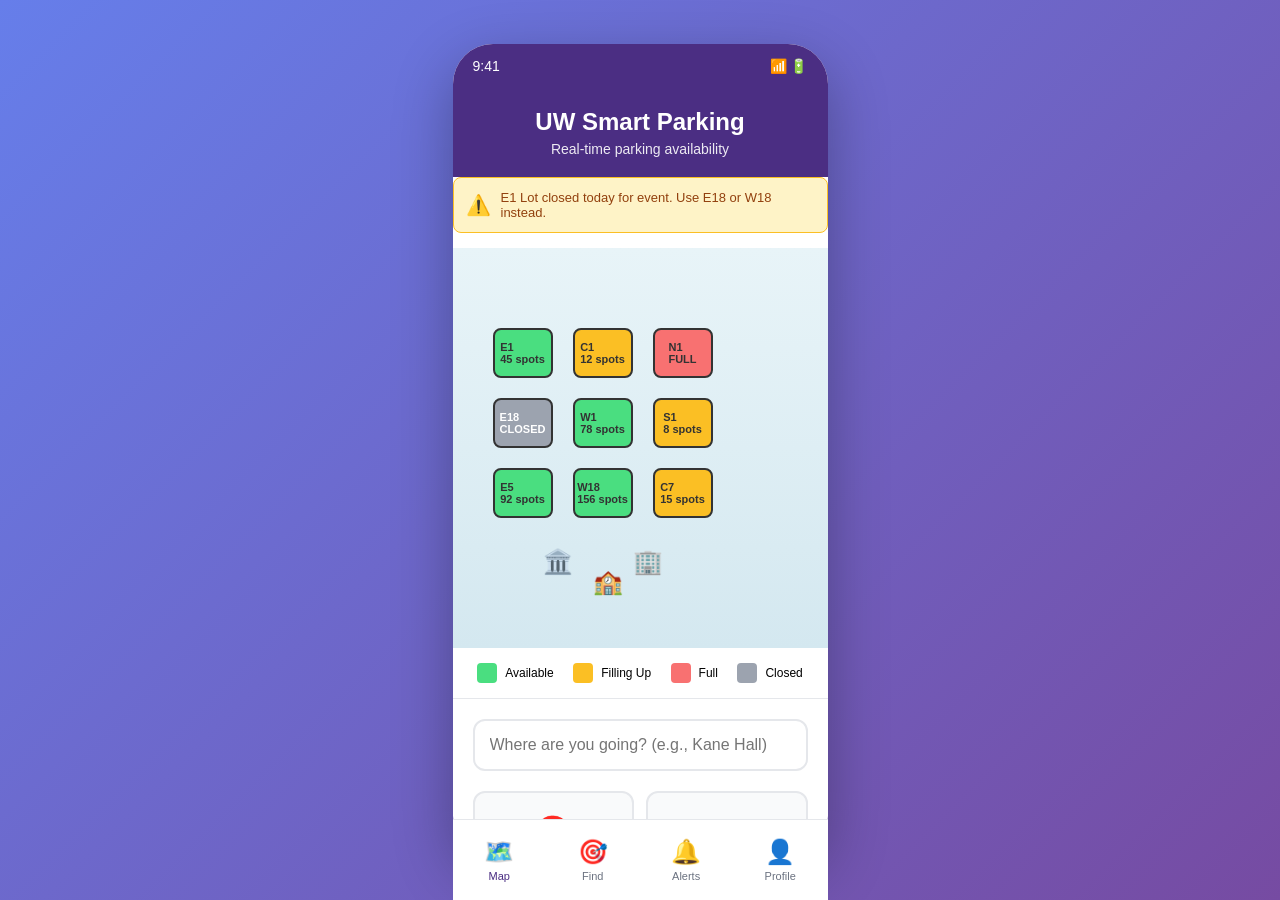
==== index.html @ effc3668 "Rename index to index.html" ====
<!DOCTYPE html>
<html lang="en">
<head>
    <meta charset="UTF-8">
    <meta name="viewport" content="width=device-width, initial-scale=1.0">
    <title>UW Smart Parking - Prototype</title>
    <style>
        * {
            margin: 0;
            padding: 0;
            box-sizing: border-box;
        }

        body {
            font-family: -apple-system, BlinkMacSystemFont, 'Segoe UI', Roboto, 'Helvetica Neue', Arial, sans-serif;
            background: linear-gradient(135deg, #667eea 0%, #764ba2 100%);
            display: flex;
            justify-content: center;
            align-items: center;
            min-height: 100vh;
            padding: 20px;
        }

        .phone-container {
            width: 375px;
            height: 812px;
            background: white;
            border-radius: 40px;
            box-shadow: 0 20px 60px rgba(0,0,0,0.3);
            overflow: hidden;
            position: relative;
        }

        .status-bar {
            height: 44px;
            background: #4b2e83;
            display: flex;
            justify-content: space-between;
            align-items: center;
            padding: 0 20px;
            color: white;
            font-size: 14px;
        }

        .screen {
            display: none;
            height: calc(100% - 44px);
            overflow-y: auto;
        }

        .screen.active {
            display: block;
        }

        .header {
            background: #4b2e83;
            color: white;
            padding: 20px;
            text-align: center;
        }

        .header h1 {
            font-size: 24px;
            margin-bottom: 5px;
        }

        .header p {
            font-size: 14px;
            opacity: 0.9;
        }

        .back-btn {
            position: absolute;
            left: 20px;
            top: 20px;
            background: rgba(255,255,255,0.2);
            border: none;
            color: white;
            padding: 8px 15px;
            border-radius: 20px;
            cursor: pointer;
            font-size: 14px;
        }

        .map-container {
            width: 100%;
            height: 400px;
            background: linear-gradient(180deg, #e8f4f8 0%, #d4e8f0 100%);
            position: relative;
            overflow: hidden;
        }

        .parking-lot {
            position: absolute;
            border: 2px solid #333;
            border-radius: 8px;
            display: flex;
            align-items: center;
            justify-content: center;
            font-size: 11px;
            font-weight: bold;
            color: #333;
            cursor: pointer;
            transition: transform 0.2s;
        }

        .parking-lot:hover {
            transform: scale(1.05);
        }

        .lot-available {
            background: #4ade80;
        }

        .lot-filling {
            background: #fbbf24;
        }

        .lot-full {
            background: #f87171;
        }

        .lot-closed {
            background: #9ca3af;
            color: white;
        }

        .legend {
            display: flex;
            justify-content: space-around;
            padding: 15px;
            background: white;
            border-bottom: 1px solid #e5e7eb;
        }

        .legend-item {
            display: flex;
            align-items: center;
            gap: 8px;
            font-size: 12px;
        }

        .legend-color {
            width: 20px;
            height: 20px;
            border-radius: 4px;
        }

        .content {
            padding: 20px;
        }

        .search-box {
            width: 100%;
            padding: 15px;
            border: 2px solid #e5e7eb;
            border-radius: 12px;
            font-size: 16px;
            margin-bottom: 20px;
        }

        .search-box:focus {
            outline: none;
            border-color: #4b2e83;
        }

        .btn {
            width: 100%;
            padding: 16px;
            border: none;
            border-radius: 12px;
            font-size: 16px;
            font-weight: 600;
            cursor: pointer;
            transition: all 0.3s;
            margin-bottom: 10px;
        }

        .btn-primary {
            background: #4b2e83;
            color: white;
        }

        .btn-primary:hover {
            background: #3a2366;
        }

        .btn-secondary {
            background: #e5e7eb;
            color: #333;
        }

        .card {
            background: white;
            border: 1px solid #e5e7eb;
            border-radius: 12px;
            padding: 16px;
            margin-bottom: 15px;
            box-shadow: 0 2px 4px rgba(0,0,0,0.05);
        }

        .card-header {
            display: flex;
            justify-content: space-between;
            align-items: center;
            margin-bottom: 12px;
        }

        .card-title {
            font-size: 18px;
            font-weight: 600;
            color: #1f2937;
        }

        .badge {
            padding: 6px 12px;
            border-radius: 20px;
            font-size: 12px;
            font-weight: 600;
        }

        .badge-success {
            background: #d1fae5;
            color: #065f46;
        }

        .badge-warning {
            background: #fef3c7;
            color: #92400e;
        }

        .badge-danger {
            background: #fee2e2;
            color: #991b1b;
        }

        .info-row {
            display: flex;
            justify-content: space-between;
            padding: 8px 0;
            border-bottom: 1px solid #f3f4f6;
        }

        .info-row:last-child {
            border-bottom: none;
        }

        .info-label {
            color: #6b7280;
            font-size: 14px;
        }

        .info-value {
            color: #1f2937;
            font-weight: 600;
            font-size: 14px;
        }

        .notification-item {
            display: flex;
            gap: 12px;
            padding: 16px;
            background: white;
            border-radius: 12px;
            margin-bottom: 12px;
            border-left: 4px solid #4b2e83;
        }

        .notification-icon {
            width: 40px;
            height: 40px;
            background: #4b2e83;
            border-radius: 50%;
            display: flex;
            align-items: center;
            justify-content: center;
            color: white;
            font-size: 20px;
            flex-shrink: 0;
        }

        .notification-content {
            flex: 1;
        }

        .notification-title {
            font-weight: 600;
            margin-bottom: 4px;
            color: #1f2937;
        }

        .notification-text {
            font-size: 14px;
            color: #6b7280;
            margin-bottom: 4px;
        }

        .notification-time {
            font-size: 12px;
            color: #9ca3af;
        }

        .nav-bar {
            position: fixed;
            bottom: 0;
            width: 375px;
            background: white;
            border-top: 1px solid #e5e7eb;
            display: flex;
            justify-content: space-around;
            padding: 10px 0;
        }

        .nav-item {
            display: flex;
            flex-direction: column;
            align-items: center;
            gap: 4px;
            cursor: pointer;
            padding: 8px 20px;
            color: #6b7280;
            transition: color 0.3s;
        }

        .nav-item.active {
            color: #4b2e83;
        }

        .nav-icon {
            font-size: 24px;
        }

        .nav-label {
            font-size: 11px;
        }

        .quick-actions {
            display: grid;
            grid-template-columns: 1fr 1fr;
            gap: 12px;
            margin-bottom: 20px;
        }

        .quick-action-btn {
            padding: 20px;
            background: #f9fafb;
            border: 2px solid #e5e7eb;
            border-radius: 12px;
            text-align: center;
            cursor: pointer;
            transition: all 0.3s;
        }

        .quick-action-btn:hover {
            background: #f3f4f6;
            border-color: #4b2e83;
        }

        .quick-action-icon {
            font-size: 32px;
            margin-bottom: 8px;
        }

        .quick-action-label {
            font-size: 14px;
            font-weight: 600;
            color: #1f2937;
        }

        .route-map {
            width: 100%;
            height: 300px;
            background: linear-gradient(135deg, #e8f4f8 0%, #d4e8f0 100%);
            border-radius: 12px;
            margin-bottom: 20px;
            display: flex;
            align-items: center;
            justify-content: center;
            position: relative;
            overflow: hidden;
        }

        .route-line {
            position: absolute;
            width: 4px;
            height: 200px;
            background: linear-gradient(180deg, #4b2e83 0%, #764ba2 50%, #4ade80 100%);
            top: 50px;
            left: 50%;
            transform: translateX(-50%);
            border-radius: 2px;
        }

        .route-marker {
            position: absolute;
            width: 30px;
            height: 30px;
            background: white;
            border: 3px solid #4b2e83;
            border-radius: 50%;
            left: 50%;
            transform: translateX(-50%);
        }

        .route-marker.start {
            top: 40px;
            background: #4b2e83;
        }

        .route-marker.end {
            bottom: 40px;
            background: #4ade80;
        }

        .steps-container {
            background: #f9fafb;
            border-radius: 12px;
            padding: 16px;
        }

        .step-item {
            display: flex;
            gap: 12px;
            padding: 12px 0;
            border-bottom: 1px solid #e5e7eb;
        }

        .step-item:last-child {
            border-bottom: none;
        }

        .step-number {
            width: 30px;
            height: 30px;
            background: #4b2e83;
            color: white;
            border-radius: 50%;
            display: flex;
            align-items: center;
            justify-content: center;
            font-weight: 600;
            flex-shrink: 0;
        }

        .step-content {
            flex: 1;
        }

        .step-text {
            font-size: 14px;
            color: #1f2937;
            margin-bottom: 2px;
        }

        .step-distance {
            font-size: 12px;
            color: #6b7280;
        }

        .permit-card {
            background: linear-gradient(135deg, #4b2e83 0%, #764ba2 100%);
            color: white;
            border-radius: 12px;
            padding: 20px;
            margin-bottom: 20px;
        }

        .permit-type {
            font-size: 12px;
            opacity: 0.9;
            margin-bottom: 4px;
        }

        .permit-name {
            font-size: 24px;
            font-weight: 700;
            margin-bottom: 16px;
        }

        .permit-info {
            display: flex;
            justify-content: space-between;
            font-size: 14px;
        }

        .settings-item {
            display: flex;
            justify-content: space-between;
            align-items: center;
            padding: 16px 0;
            border-bottom: 1px solid #e5e7eb;
        }

        .settings-item:last-child {
            border-bottom: none;
        }

        .toggle {
            width: 50px;
            height: 28px;
            background: #e5e7eb;
            border-radius: 14px;
            position: relative;
            cursor: pointer;
            transition: background 0.3s;
        }

        .toggle.active {
            background: #4ade80;
        }

        .toggle-slider {
            width: 24px;
            height: 24px;
            background: white;
            border-radius: 50%;
            position: absolute;
            top: 2px;
            left: 2px;
            transition: left 0.3s;
        }

        .toggle.active .toggle-slider {
            left: 24px;
        }

        .building-icon {
            position: absolute;
            font-size: 24px;
        }

        .alert-banner {
            background: #fef3c7;
            border: 1px solid #fbbf24;
            border-radius: 8px;
            padding: 12px;
            margin-bottom: 15px;
            display: flex;
            align-items: center;
            gap: 10px;
        }

        .alert-icon {
            font-size: 20px;
            color: #92400e;
        }

        .alert-text {
            flex: 1;
            font-size: 13px;
            color: #92400e;
        }
    </style>
</head>
<body>
    <div class="phone-container">
        <!-- Status Bar -->
        <div class="status-bar">
            <span>9:41</span>
            <span>📶 🔋</span>
        </div>

        <!-- Screen 1: Home / Map View -->
        <div class="screen active" id="home-screen">
            <div class="header">
                <h1>UW Smart Parking</h1>
                <p>Real-time parking availability</p>
            </div>

            <div class="alert-banner">
                <span class="alert-icon">⚠️</span>
                <span class="alert-text">E1 Lot closed today for event. Use E18 or W18 instead.</span>
            </div>

            <div class="map-container">
                <!-- Parking Lots on Map -->
                <div class="parking-lot lot-available" style="top: 80px; left: 40px; width: 60px; height: 50px;" onclick="showLotDetail('E1')">
                    E1<br>45 spots
                </div>
                <div class="parking-lot lot-filling" style="top: 80px; left: 120px; width: 60px; height: 50px;" onclick="showLotDetail('C1')">
                    C1<br>12 spots
                </div>
                <div class="parking-lot lot-full" style="top: 80px; left: 200px; width: 60px; height: 50px;" onclick="showLotDetail('N1')">
                    N1<br>FULL
                </div>
                <div class="parking-lot lot-closed" style="top: 150px; left: 40px; width: 60px; height: 50px;">
                    E18<br>CLOSED
                </div>
                <div class="parking-lot lot-available" style="top: 150px; left: 120px; width: 60px; height: 50px;" onclick="showLotDetail('W1')">
                    W1<br>78 spots
                </div>
                <div class="parking-lot lot-filling" style="top: 150px; left: 200px; width: 60px; height: 50px;" onclick="showLotDetail('S1')">
                    S1<br>8 spots
                </div>
                <div class="parking-lot lot-available" style="top: 220px; left: 40px; width: 60px; height: 50px;" onclick="showLotDetail('E5')">
                    E5<br>92 spots
                </div>
                <div class="parking-lot lot-available" style="top: 220px; left: 120px; width: 60px; height: 50px;" onclick="showLotDetail('W18')">
                    W18<br>156 spots
                </div>
                <div class="parking-lot lot-filling" style="top: 220px; left: 200px; width: 60px; height: 50px;" onclick="showLotDetail('C7')">
                    C7<br>15 spots
                </div>

                <!-- Campus Buildings -->
                <span class="building-icon" style="top: 300px; left: 90px;">🏛️</span>
                <span class="building-icon" style="top: 300px; left: 180px;">🏢</span>
                <span class="building-icon" style="top: 320px; left: 140px;">🏫</span>
            </div>

            <div class="legend">
                <div class="legend-item">
                    <div class="legend-color lot-available"></div>
                    <span>Available</span>
                </div>
                <div class="legend-item">
                    <div class="legend-color lot-filling"></div>
                    <span>Filling Up</span>
                </div>
                <div class="legend-item">
                    <div class="legend-color lot-full"></div>
                    <span>Full</span>
                </div>
                <div class="legend-item">
                    <div class="legend-color lot-closed"></div>
                    <span>Closed</span>
                </div>
            </div>

            <div class="content">
                <input type="text" class="search-box" placeholder="Where are you going? (e.g., Kane Hall)" onclick="showDestinationScreen()">
                
                <div class="quick-actions">
                    <div class="quick-action-btn" onclick="showRecommendation()">
                        <div class="quick-action-icon">🎯</div>
                        <div class="quick-action-label">Find Parking</div>
                    </div>
                    <div class="quick-action-btn" onclick="showNavigation()">
                        <div class="quick-action-icon">🚗</div>
                        <div class="quick-action-label">Navigate</div>
                    </div>
                    <div class="quick-action-btn" onclick="showNotifications()">
                        <div class="quick-action-icon">🔔</div>
                        <div class="quick-action-label">Alerts</div>
                    </div>
                    <div class="quick-action-btn" onclick="showProfile()">
                        <div class="quick-action-icon">👤</div>
                        <div class="quick-action-label">Profile</div>
                    </div>
                </div>
            </div>
        </div>

        <!-- Screen 2: Destination Input -->
        <div class="screen" id="destination-screen">
            <div class="header">
                <button class="back-btn" onclick="showScreen('home-screen')">← Back</button>
                <h1>Where to?</h1>
                <p>Enter your destination building</p>
            </div>
            <div class="content">
                <input type="text" class="search-box" placeholder="Search buildings..." value="Kane Hall" style="background: #f9fafb;">
                
                <div style="margin-bottom: 20px;">
                    <h3 style="margin-bottom: 15px; color: #6b7280; font-size: 14px;">RECENT DESTINATIONS</h3>
                    <div class="card" style="cursor: pointer;" onclick="showRecommendation()">
                        <div style="display: flex; align-items: center; gap: 12px;">
                            <span style="font-size: 24px;">🏛️</span>
                            <div>
                                <div style="font-weight: 600;">Kane Hall</div>
                                <div style="font-size: 12px; color: #6b7280;">Liberal Arts Quadrangle</div>
                            </div>
                        </div>
                    </div>
                    <div class="card" style="cursor: pointer;">
                        <div style="display: flex; align-items: center; gap: 12px;">
                            <span style="font-size: 24px;">🔬</span>
                            <div>
                                <div style="font-weight: 600;">Sieg Hall</div>
                                <div style="font-size: 12px; color: #6b7280;">Engineering Quad</div>
                            </div>
                        </div>
                    </div>
                    <div class="card" style="cursor: pointer;">
                        <div style="display: flex; align-items: center; gap: 12px;">
                            <span style="font-size: 24px;">📚</span>
                            <div>
                                <div style="font-weight: 600;">Allen Library</div>
                                <div style="font-size: 12px; color: #6b7280;">Central Campus</div>
                            </div>
                        </div>
                    </div>
                </div>

                <button class="btn btn-primary" onclick="showRecommendation()">Find Best Parking →</button>
            </div>
        </div>

        <!-- Screen 3: Parking Recommendation -->
        <div class="screen" id="recommendation-screen">
            <div class="header">
                <button class="back-btn" onclick="showScreen('home-screen')">← Back</button>
                <h1>Best Option</h1>
                <p>Based on your destination</p>
            </div>
            <div class="content">
                <div class="card" style="border: 2px solid #4b2e83; background: linear-gradient(135deg, #f9fafb 0%, #e8f4f8 100%);">
                    <div class="card-header">
                        <div class="card-title">W1 Parking Lot</div>
                        <span class="badge badge-success">78 spots</span>
                    </div>
                    <div class="info-row">
                        <span class="info-label">Walk to Kane Hall</span>
                        <span class="info-value">4 min (0.2 mi)</span>
                    </div>
                    <div class="info-row">
                        <span class="info-label">Permit Type</span>
                        <span class="info-value">✅ Student E</span>
                    </div>
                    <div class="info-row">
                        <span class="info-label">Accessibility</span>
                        <span class="info-value">♿ 3 ADA spots</span>
                    </div>
                    <div class="info-row">
                        <span class="info-label">Current Time</span>
                        <span class="info-value">9:47 AM</span>
                    </div>
                </div>

                <button class="btn btn-primary" onclick="showNavigation()">Start Navigation 🗺️</button>

                <h3 style="margin: 25px 0 15px 0; color: #6b7280; font-size: 14px;">OTHER OPTIONS</h3>

                <div class="card">
                    <div class="card-header">
                        <div class="card-title">E1 Parking Lot</div>
                        <span class="badge badge-success">45 spots</span>
                    </div>
                    <div class="info-row">
                        <span class="info-label">Walk to Kane Hall</span>
                        <span class="info-value">6 min (0.3 mi)</span>
                    </div>
                    <div class="info-row">
                        <span class="info-label">Permit Type</span>
                        <span class="info-value">✅ Student E</span>
                    </div>
                </div>

                <div class="card">
                    <div class="card-header">
                        <div class="card-title">W18 Parking Lot + Shuttle</div>
                        <span class="badge badge-success">156 spots</span>
                    </div>
                    <div class="info-row">
                        <span class="info-label">Total Time to Kane Hall</span>
                        <span class="info-value">12 min (shuttle + walk)</span>
                    </div>
                    <div class="info-row">
                        <span class="info-label">Next Shuttle</span>
                        <span class="info-value">🚌 3 min away</span>
                    </div>
                </div>
            </div>
        </div>

        <!-- Screen 4: Navigation -->
        <div class="screen" id="navigation-screen">
            <div class="header">
                <button class="back-btn" onclick="showScreen('recommendation-screen')">← Back</button>
                <h1>Navigation to W1</h1>
                <p>Follow directions below</p>
            </div>
            <div class="content">
                <div class="route-map">
                    <div class="route-line"></div>
                    <div class="route-marker start"></div>
                    <div class="route-marker end"></div>
                    <div style="position: absolute; top: 30px; font-size: 14px; font-weight: 600; color: #4b2e83;">Your Location</div>
                    <div style="position: absolute; bottom: 30px; font-size: 14px; font-weight: 600; color: #059669;">W1 Parking Lot</div>
                </div>

                <div class="card" style="background: #4b2e83; color: white; text-align: center;">
                    <div style="font-size: 48px; font-weight: 700; margin-bottom: 5px;">0.7 mi</div>
                    <div style="font-size: 18px; opacity: 0.9;">3 min drive</div>
                </div>

                <div class="steps-container">
                    <div class="step-item">
                        <div class="step-number">1</div>
                        <div class="step-content">
                            <div class="step-text">Head northeast on NE 45th St</div>
                            <div class="step-distance">0.2 mi</div>
                        </div>
                    </div>
                    <div class="step-item">
                        <div class="step-number">2</div>
                        <div class="step-content">
                            <div class="step-text">Turn right onto 15th Ave NE</div>
                            <div class="step-distance">0.3 mi</div>
                        </div>
                    </div>
                    <div class="step-item">
                        <div class="step-number">3</div>
                        <div class="step-content">
                            <div class="step-text">Turn left at Memorial Way NE</div>
                            <div class="step-distance">0.1 mi</div>
                        </div>
                    </div>
                    <div class="step-item">
                        <div class="step-number">4</div>
                        <div class="step-content">
                            <div class="step-text">Arrive at W1 Parking Lot (left side)</div>
                            <div class="step-distance">Destination</div>
                        </div>
                    </div>
                </div>

                <button class="btn btn-primary" style="margin-top: 15px;">Open in Google Maps 📍</button>
            </div>
        </div>

        <!-- Screen 5: Lot Detail -->
        <div class="screen" id="lot-detail-screen">
            <div class="header">
                <button class="back-btn" onclick="showScreen('home-screen')">← Back</button>
                <h1>W1 Parking Lot</h1>
                <p>West Campus</p>
            </div>
            <div class="content">
                <div class="card" style="background: linear-gradient(135deg, #4ade80 0%, #22c55e 100%); color: white;">
                    <div style="text-align: center;">
                        <div style="font-size: 64px; font-weight: 700; margin-bottom: 5px;">78</div>
                        <div style="font-size: 20px; opacity: 0.95;">spots available</div>
                        <div style="font-size: 14px; opacity: 0.85; margin-top: 8px;">Updated 2 min ago</div>
                    </div>
                </div>

                <div class="card">
                    <h3 style="margin-bottom: 15px; font-size: 16px;">Lot Information</h3>
                    <div class="info-row">
                        <span class="info-label">Total Capacity</span>
                        <span class="info-value">220 spaces</span>
                    </div>
                    <div class="info-row">
                        <span class="info-label">Current Occupancy</span>
                        <span class="info-value">64% (142/220)</span>
                    </div>
                    <div class="info-row">
                        <span class="info-label">ADA Spots Available</span>
                        <span class="info-value">♿ 3 of 8</span>
                    </div>
                    <div class="info-row">
                        <span class="info-label">EV Charging</span>
                        <span class="info-value">⚡ 2 stations</span>
                    </div>
                    <div class="info-row">
                        <span class="info-label">Shuttle Stop</span>
                        <span class="info-value">✅ Yes</span>
                    </div>
                </div>

                <div class="card">
                    <h3 style="margin-bottom: 15px; font-size: 16px;">Permitted Groups</h3>
                    <div style="display: flex; flex-wrap: wrap; gap: 8px;">
                        <span class="badge badge-success">Student E</span>
                        <span class="badge badge-success">Staff</span>
                        <span class="badge badge-success">Faculty</span>
                        <span class="badge badge-success">Visitor</span>
                    </div>
                </div>

                <div class="card">
                    <h3 style="margin-bottom: 15px; font-size: 16px;">Typical Availability</h3>
                    <div style="font-size: 13px; color: #6b7280; line-height: 1.6;">
                        <div style="margin-bottom: 8px;"><strong>8-10 AM:</strong> Usually fills up quickly</div>
                        <div style="margin-bottom: 8px;"><strong>10 AM-2 PM:</strong> Typically at capacity</div>
                        <div style="margin-bottom: 8px;"><strong>2-5 PM:</strong> Spots start opening up</div>
                        <div><strong>After 5 PM:</strong> Usually plenty of space</div>
                    </div>
                </div>

                <button class="btn btn-primary" onclick="showRecommendation()">Park Here 🅿️</button>
            </div>
        </div>

        <!-- Screen 6: Notifications -->
        <div class="screen" id="notifications-screen">
            <div class="header">
                <button class="back-btn" onclick="showScreen('home-screen')">← Back</button>
                <h1>Notifications</h1>
                <p>Stay updated on parking</p>
            </div>
            <div class="content">
                <div class="notification-item">
                    <div class="notification-icon">⚠️</div>
                    <div class="notification-content">
                        <div class="notification-title">Lot Closure Alert</div>
                        <div class="notification-text">E18 Lot will be closed today from 8 AM - 6 PM for a campus event. Use E1 or W18 as alternatives.</div>
                        <div class="notification-time">Today, 7:30 AM</div>
                    </div>
                </div>

                <div class="notification-item">
                    <div class="notification-icon">📊</div>
                    <div class="notification-content">
                        <div class="notification-title">High Demand Warning</div>
                        <div class="notification-text">Your usual lot (C1) is filling up quickly. Consider arriving early or using W1 instead.</div>
                        <div class="notification-time">Today, 9:15 AM</div>
                    </div>
                </div>

                <div class="notification-item">
                    <div class="notification-icon">🚌</div>
                    <div class="notification-content">
                        <div class="notification-title">Shuttle Update</div>
                        <div class="notification-text">W18 shuttle running on schedule. Next arrival at your stop in 5 minutes.</div>
                        <div class="notification-time">Today, 9:42 AM</div>
                    </div>
                </div>

                <div class="notification-item">
                    <div class="notification-icon">✅</div>
                    <div class="notification-content">
                        <div class="notification-title">Spots Now Available</div>
                        <div class="notification-text">E1 Lot now has 45+ spots available. Good time to head to campus!</div>
                        <div class="notification-time">Today, 8:50 AM</div>
                    </div>
                </div>

                <div class="notification-item">
                    <div class="notification-icon">🏗️</div>
                    <div class="notification-content">
                        <div class="notification-title">Construction Notice</div>
                        <div class="notification-text">S1 Lot will have reduced capacity (50 spots) next week due to maintenance work.</div>
                        <div class="notification-time">Yesterday, 4:20 PM</div>
                    </div>
                </div>

                <div class="notification-item">
                    <div class="notification-icon">🎓</div>
                    <div class="notification-content">
                        <div class="notification-title">Event Parking Info</div>
                        <div class="notification-text">Football game this Saturday. Reserve parking opens Monday at 9 AM. Campus lots will have restricted access 2-6 PM.</div>
                        <div class="notification-time">2 days ago</div>
                    </div>
                </div>
            </div>
        </div>

        <!-- Screen 7: Profile -->
        <div class="screen" id="profile-screen">
            <div class="header">
                <button class="back-btn" onclick="showScreen('home-screen')">← Back</button>
                <h1>My Profile</h1>
                <p>Parking preferences & info</p>
            </div>
            <div class="content">
                <div class="permit-card">
                    <div class="permit-type">PERMIT TYPE</div>
                    <div class="permit-name">Student E Permit</div>
                    <div class="permit-info">
                        <div>
                            <div style="opacity: 0.8; font-size: 12px; margin-bottom: 2px;">Expires</div>
                            <div style="font-weight: 600;">March 31, 2026</div>
                        </div>
                        <div>
                            <div style="opacity: 0.8; font-size: 12px; margin-bottom: 2px;">Valid In</div>
                            <div style="font-weight: 600;">E & W Lots</div>
                        </div>
                    </div>
                </div>

                <div class="card">
                    <h3 style="margin-bottom: 15px; font-size: 16px;">Saved Destinations</h3>
                    <div class="info-row">
                        <span class="info-label">📍 Primary Building</span>
                        <span class="info-value">Kane Hall</span>
                    </div>
                    <div class="info-row">
                        <span class="info-label">🅿️ Preferred Lot</span>
                        <span class="info-value">W1</span>
                    </div>
                    <div class="info-row">
                        <span class="info-label">🕐 Typical Arrival</span>
                        <span class="info-value">9:30-10:00 AM</span>
                    </div>
                </div>

                <div class="card">
                    <h3 style="margin-bottom: 15px; font-size: 16px;">Notification Settings</h3>
                    <div class="settings-item">
                        <span style="font-size: 14px;">Lot closure alerts</span>
                        <div class="toggle active" onclick="this.classList.toggle('active')">
                            <div class="toggle-slider"></div>
                        </div>
                    </div>
                    <div class="settings-item">
                        <span style="font-size: 14px;">High demand warnings</span>
                        <div class="toggle active" onclick="this.classList.toggle('active')">
                            <div class="toggle-slider"></div>
                        </div>
                    </div>
                    <div class="settings-item">
                        <span style="font-size: 14px;">Spot availability updates</span>
                        <div class="toggle active" onclick="this.classList.toggle('active')">
                            <div class="toggle-slider"></div>
                        </div>
                    </div>
                    <div class="settings-item">
                        <span style="font-size: 14px;">Event parking notices</span>
                        <div class="toggle active" onclick="this.classList.toggle('active')">
                            <div class="toggle-slider"></div>
                        </div>
                    </div>
                    <div class="settings-item">
                        <span style="font-size: 14px;">Construction updates</span>
                        <div class="toggle" onclick="this.classList.toggle('active')">
                            <div class="toggle-slider"></div>
                        </div>
                    </div>
                </div>

                <div class="card">
                    <h3 style="margin-bottom: 15px; font-size: 16px;">Accessibility</h3>
                    <div class="settings-item">
                        <span style="font-size: 14px;">Show ADA spots only</span>
                        <div class="toggle" onclick="this.classList.toggle('active')">
                            <div class="toggle-slider"></div>
                        </div>
                    </div>
                    <div class="settings-item">
                        <span style="font-size: 14px;">Prioritize covered parking</span>
                        <div class="toggle" onclick="this.classList.toggle('active')">
                            <div class="toggle-slider"></div>
                        </div>
                    </div>
                    <div class="settings-item">
                        <span style="font-size: 14px;">Include shuttle options</span>
                        <div class="toggle active" onclick="this.classList.toggle('active')">
                            <div class="toggle-slider"></div>
                        </div>
                    </div>
                </div>

                <button class="btn btn-secondary" style="margin-top: 20px;">Edit Profile</button>
                <button class="btn btn-secondary">Help & Support</button>
            </div>
        </div>

        <!-- Bottom Navigation Bar -->
        <div class="nav-bar">
            <div class="nav-item active" onclick="showScreen('home-screen')">
                <div class="nav-icon">🗺️</div>
                <div class="nav-label">Map</div>
            </div>
            <div class="nav-item" onclick="showDestinationScreen()">
                <div class="nav-icon">🎯</div>
                <div class="nav-label">Find</div>
            </div>
            <div class="nav-item" onclick="showNotifications()">
                <div class="nav-icon">🔔</div>
                <div class="nav-label">Alerts</div>
            </div>
            <div class="nav-item" onclick="showProfile()">
                <div class="nav-icon">👤</div>
                <div class="nav-label">Profile</div>
            </div>
        </div>
    </div>

    <script>
        function showScreen(screenId) {
            // Hide all screens
            document.querySelectorAll('.screen').forEach(screen => {
                screen.classList.remove('active');
            });
            
            // Show selected screen
            document.getElementById(screenId).classList.add('active');
            
            // Update nav bar
            document.querySelectorAll('.nav-item').forEach(item => {
                item.classList.remove('active');
            });
            
            // Scroll to top
            document.getElementById(screenId).scrollTop = 0;
        }

        function showDestinationScreen() {
            showScreen('destination-screen');
        }

        function showRecommendation() {
            showScreen('recommendation-screen');
        }

        function showNavigation() {
            showScreen('navigation-screen');
        }

        function showLotDetail(lotName) {
            showScreen('lot-detail-screen');
        }

        function showNotifications() {
            showScreen('notifications-screen');
        }

        function showProfile() {
            showScreen('profile-screen');
        }
    </script>
</body>
</html>
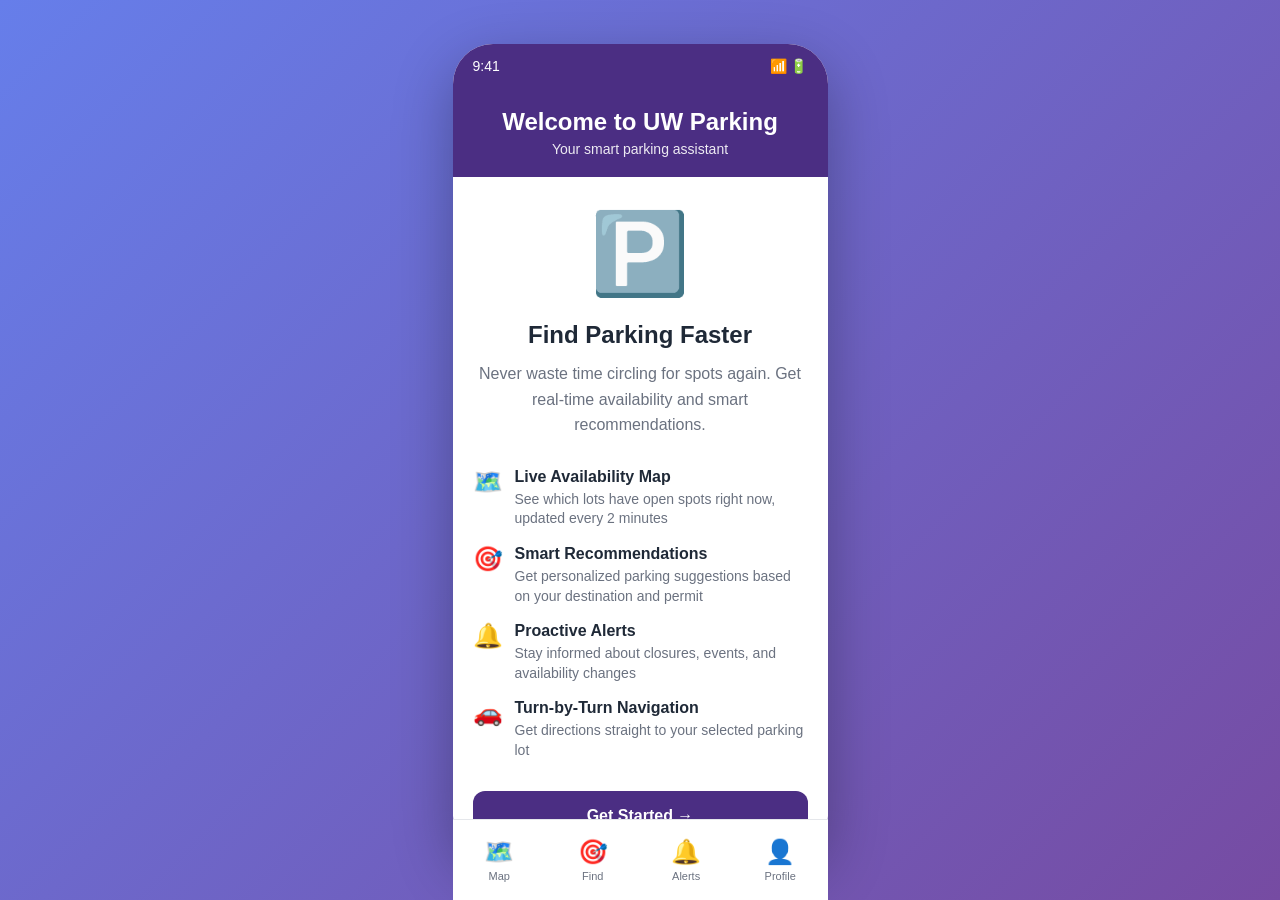
==== commit 9c77f450: "updated code" ====
--- a/index.html
+++ b/index.html
@@ -3,7 +3,7 @@
 <head>
     <meta charset="UTF-8">
     <meta name="viewport" content="width=device-width, initial-scale=1.0">
-    <title>UW Smart Parking - Prototype</title>
+    <title>UW Smart Parking - Prototype v2 (Improved)</title>
     <style>
         * {
             margin: 0;
@@ -57,6 +57,7 @@
             color: white;
             padding: 20px;
             text-align: center;
+            position: relative;
         }
 
         .header h1 {
@@ -82,6 +83,32 @@
             font-size: 14px;
         }
 
+        /* NEW: Last Updated Timestamp */
+        .last-updated {
+            background: rgba(34, 197, 94, 0.15);
+            border: 1px solid rgba(34, 197, 94, 0.3);
+            border-radius: 8px;
+            padding: 10px 15px;
+            margin: 15px 15px 0 15px;
+            display: flex;
+            align-items: center;
+            gap: 8px;
+            font-size: 13px;
+            color: #065f46;
+        }
+
+        .last-updated-icon {
+            font-size: 16px;
+        }
+
+        .last-updated-text {
+            flex: 1;
+        }
+
+        .last-updated-time {
+            font-weight: 600;
+        }
+
         .map-container {
             width: 100%;
             height: 400px;
@@ -125,25 +152,57 @@
             color: white;
         }
 
+        /* NEW: Enhanced Legend with Descriptions */
         .legend {
-            display: flex;
-            justify-content: space-around;
             padding: 15px;
             background: white;
             border-bottom: 1px solid #e5e7eb;
         }
 
+        .legend-title {
+            font-size: 12px;
+            font-weight: 600;
+            color: #6b7280;
+            margin-bottom: 10px;
+            text-transform: uppercase;
+            letter-spacing: 0.5px;
+        }
+
+        .legend-grid {
+            display: grid;
+            grid-template-columns: 1fr 1fr;
+            gap: 12px;
+        }
+
         .legend-item {
             display: flex;
-            align-items: center;
+            align-items: flex-start;
             gap: 8px;
-            font-size: 12px;
         }
 
         .legend-color {
-            width: 20px;
-            height: 20px;
+            width: 24px;
+            height: 24px;
             border-radius: 4px;
+            flex-shrink: 0;
+            margin-top: 2px;
+        }
+
+        .legend-details {
+            flex: 1;
+        }
+
+        .legend-label {
+            font-size: 13px;
+            font-weight: 600;
+            color: #1f2937;
+            margin-bottom: 2px;
+        }
+
+        .legend-description {
+            font-size: 11px;
+            color: #6b7280;
+            line-height: 1.3;
         }
 
         .content {
@@ -210,6 +269,54 @@
             font-size: 18px;
             font-weight: 600;
             color: #1f2937;
+            display: flex;
+            align-items: center;
+            gap: 8px;
+        }
+
+        /* NEW: Tooltip/Help Icon */
+        .help-icon {
+            display: inline-flex;
+            align-items: center;
+            justify-content: center;
+            width: 20px;
+            height: 20px;
+            background: #e5e7eb;
+            border-radius: 50%;
+            font-size: 12px;
+            cursor: help;
+            position: relative;
+            color: #6b7280;
+        }
+
+        .help-icon:hover .tooltip {
+            display: block;
+        }
+
+        .tooltip {
+            display: none;
+            position: absolute;
+            bottom: 25px;
+            left: 50%;
+            transform: translateX(-50%);
+            background: #1f2937;
+            color: white;
+            padding: 8px 12px;
+            border-radius: 6px;
+            font-size: 12px;
+            white-space: nowrap;
+            z-index: 1000;
+            box-shadow: 0 4px 6px rgba(0,0,0,0.2);
+        }
+
+        .tooltip::after {
+            content: '';
+            position: absolute;
+            top: 100%;
+            left: 50%;
+            transform: translateX(-50%);
+            border: 5px solid transparent;
+            border-top-color: #1f2937;
         }
 
         .badge {
@@ -217,6 +324,9 @@
             border-radius: 20px;
             font-size: 12px;
             font-weight: 600;
+            display: flex;
+            align-items: center;
+            gap: 4px;
         }
 
         .badge-success {
@@ -237,6 +347,7 @@
         .info-row {
             display: flex;
             justify-content: space-between;
+            align-items: center;
             padding: 8px 0;
             border-bottom: 1px solid #f3f4f6;
         }
@@ -248,12 +359,128 @@
         .info-label {
             color: #6b7280;
             font-size: 14px;
+            display: flex;
+            align-items: center;
+            gap: 6px;
         }
 
         .info-value {
             color: #1f2937;
             font-weight: 600;
             font-size: 14px;
+        }
+
+        /* NEW: Confirmation Modal */
+        .modal-overlay {
+            display: none;
+            position: fixed;
+            top: 0;
+            left: 0;
+            right: 0;
+            bottom: 0;
+            background: rgba(0,0,0,0.5);
+            z-index: 1000;
+            align-items: center;
+            justify-content: center;
+        }
+
+        .modal-overlay.active {
+            display: flex;
+        }
+
+        .modal {
+            background: white;
+            border-radius: 16px;
+            padding: 24px;
+            width: 320px;
+            max-width: 90%;
+            box-shadow: 0 20px 25px rgba(0,0,0,0.3);
+        }
+
+        .modal-title {
+            font-size: 20px;
+            font-weight: 700;
+            color: #1f2937;
+            margin-bottom: 12px;
+        }
+
+        .modal-content {
+            font-size: 14px;
+            color: #6b7280;
+            line-height: 1.5;
+            margin-bottom: 20px;
+        }
+
+        .modal-actions {
+            display: flex;
+            gap: 10px;
+        }
+
+        .modal-btn {
+            flex: 1;
+            padding: 12px;
+            border: none;
+            border-radius: 8px;
+            font-size: 14px;
+            font-weight: 600;
+            cursor: pointer;
+        }
+
+        .modal-btn-cancel {
+            background: #f3f4f6;
+            color: #1f2937;
+        }
+
+        .modal-btn-confirm {
+            background: #4b2e83;
+            color: white;
+        }
+
+        /* NEW: Error State UI */
+        .error-banner {
+            background: #fee2e2;
+            border: 1px solid #f87171;
+            border-radius: 8px;
+            padding: 12px;
+            margin-bottom: 15px;
+            display: flex;
+            align-items: flex-start;
+            gap: 10px;
+        }
+
+        .error-icon {
+            font-size: 20px;
+            color: #991b1b;
+            flex-shrink: 0;
+        }
+
+        .error-content {
+            flex: 1;
+        }
+
+        .error-title {
+            font-weight: 600;
+            color: #991b1b;
+            margin-bottom: 4px;
+            font-size: 14px;
+        }
+
+        .error-text {
+            font-size: 13px;
+            color: #991b1b;
+            margin-bottom: 8px;
+        }
+
+        .error-action {
+            display: inline-block;
+            background: #991b1b;
+            color: white;
+            padding: 6px 12px;
+            border-radius: 6px;
+            font-size: 12px;
+            font-weight: 600;
+            cursor: pointer;
+            border: none;
         }
 
         .notification-item {
@@ -534,7 +761,7 @@
             border: 1px solid #fbbf24;
             border-radius: 8px;
             padding: 12px;
-            margin-bottom: 15px;
+            margin: 0 15px 15px 15px;
             display: flex;
             align-items: center;
             gap: 10px;
@@ -549,6 +776,134 @@
             flex: 1;
             font-size: 13px;
             color: #92400e;
+        }
+
+        /* NEW: Onboarding/Help Screen */
+        .onboarding-screen {
+            padding: 30px 20px;
+            text-align: center;
+        }
+
+        .onboarding-icon {
+            font-size: 80px;
+            margin-bottom: 20px;
+        }
+
+        .onboarding-title {
+            font-size: 24px;
+            font-weight: 700;
+            color: #1f2937;
+            margin-bottom: 12px;
+        }
+
+        .onboarding-text {
+            font-size: 16px;
+            color: #6b7280;
+            line-height: 1.6;
+            margin-bottom: 30px;
+        }
+
+        .feature-list {
+            text-align: left;
+            margin-bottom: 30px;
+        }
+
+        .feature-item {
+            display: flex;
+            align-items: flex-start;
+            gap: 12px;
+            margin-bottom: 16px;
+        }
+
+        .feature-icon {
+            font-size: 24px;
+            flex-shrink: 0;
+        }
+
+        .feature-content {
+            flex: 1;
+        }
+
+        .feature-title {
+            font-weight: 600;
+            color: #1f2937;
+            margin-bottom: 4px;
+        }
+
+        .feature-description {
+            font-size: 14px;
+            color: #6b7280;
+            line-height: 1.4;
+        }
+
+        .faq-section {
+            margin-top: 30px;
+        }
+
+        .faq-title {
+            font-size: 18px;
+            font-weight: 700;
+            color: #1f2937;
+            margin-bottom: 15px;
+            text-align: left;
+        }
+
+        .faq-item {
+            background: #f9fafb;
+            border-radius: 8px;
+            padding: 16px;
+            margin-bottom: 12px;
+            text-align: left;
+        }
+
+        .faq-question {
+            font-weight: 600;
+            color: #1f2937;
+            margin-bottom: 8px;
+            font-size: 14px;
+        }
+
+        .faq-answer {
+            font-size: 13px;
+            color: #6b7280;
+            line-height: 1.5;
+        }
+
+        /* NEW: Lot Type Tags */
+        .lot-type-tag {
+            display: inline-block;
+            padding: 4px 10px;
+            background: #e5e7eb;
+            border-radius: 12px;
+            font-size: 11px;
+            font-weight: 600;
+            color: #4b5563;
+            margin-right: 6px;
+            margin-bottom: 6px;
+        }
+
+        .lot-type-tag.central {
+            background: #dbeafe;
+            color: #1e40af;
+        }
+
+        .lot-type-tag.peripheral {
+            background: #fce7f3;
+            color: #9f1239;
+        }
+
+        /* Improved settings visibility */
+        .settings-section {
+            margin-bottom: 25px;
+        }
+
+        .settings-section-title {
+            font-size: 14px;
+            font-weight: 700;
+            color: #1f2937;
+            margin-bottom: 12px;
+            text-transform: uppercase;
+            letter-spacing: 0.5px;
         }
     </style>
 </head>
@@ -560,45 +915,193 @@
             <span>📶 🔋</span>
         </div>
 
-        <!-- Screen 1: Home / Map View -->
-        <div class="screen active" id="home-screen">
+        <!-- NEW: Onboarding/Welcome Screen -->
+        <div class="screen" id="onboarding-screen">
+            <div class="header">
+                <h1>Welcome to UW Parking</h1>
+                <p>Your smart parking assistant</p>
+            </div>
+            <div class="onboarding-screen">
+                <div class="onboarding-icon">🅿️</div>
+                <div class="onboarding-title">Find Parking Faster</div>
+                <div class="onboarding-text">
+                    Never waste time circling for spots again. Get real-time availability and smart recommendations.
+                </div>
+
+                <div class="feature-list">
+                    <div class="feature-item">
+                        <div class="feature-icon">🗺️</div>
+                        <div class="feature-content">
+                            <div class="feature-title">Live Availability Map</div>
+                            <div class="feature-description">See which lots have open spots right now, updated every 2 minutes</div>
+                        </div>
+                    </div>
+                    <div class="feature-item">
+                        <div class="feature-icon">🎯</div>
+                        <div class="feature-content">
+                            <div class="feature-title">Smart Recommendations</div>
+                            <div class="feature-description">Get personalized parking suggestions based on your destination and permit</div>
+                        </div>
+                    </div>
+                    <div class="feature-item">
+                        <div class="feature-icon">🔔</div>
+                        <div class="feature-content">
+                            <div class="feature-title">Proactive Alerts</div>
+                            <div class="feature-description">Stay informed about closures, events, and availability changes</div>
+                        </div>
+                    </div>
+                    <div class="feature-item">
+                        <div class="feature-icon">🚗</div>
+                        <div class="feature-content">
+                            <div class="feature-title">Turn-by-Turn Navigation</div>
+                            <div class="feature-description">Get directions straight to your selected parking lot</div>
+                        </div>
+                    </div>
+                </div>
+
+                <button class="btn btn-primary" onclick="showScreen('home-screen')">Get Started →</button>
+                <button class="btn btn-secondary" onclick="showScreen('help-screen')">View Help & FAQs</button>
+            </div>
+        </div>
+
+        <!-- NEW: Help & FAQ Screen -->
+        <div class="screen" id="help-screen">
+            <div class="header">
+                <button class="back-btn" onclick="showScreen('onboarding-screen')">← Back</button>
+                <h1>Help & FAQs</h1>
+                <p>Everything you need to know</p>
+            </div>
+            <div class="content">
+                <div class="faq-section">
+                    <div class="faq-title">Understanding the Map</div>
+                    
+                    <div class="faq-item">
+                        <div class="faq-question">What do the colors mean?</div>
+                        <div class="faq-answer">
+                            <strong>Green:</strong> Plenty of spots available (20+ spaces)<br>
+                            <strong>Yellow:</strong> Filling up fast (5-19 spaces)<br>
+                            <strong>Red:</strong> Full or nearly full (0-4 spaces)<br>
+                            <strong>Gray:</strong> Closed for events or maintenance
+                        </div>
+                    </div>
+
+                    <div class="faq-item">
+                        <div class="faq-question">What's the difference between Central and Peripheral lots?</div>
+                        <div class="faq-answer">
+                            <strong>Central Lots:</strong> Located near core academic buildings, shorter walk times, fill up quickly (E1, C1, N1, S1)<br><br>
+                            <strong>Peripheral Lots:</strong> Located on campus edges, often have more availability, shuttle service available (W18, E5)
+                        </div>
+                    </div>
+
+                    <div class="faq-item">
+                        <div class="faq-question">How often is the data updated?</div>
+                        <div class="faq-answer">
+                            Parking availability is updated every 2 minutes using sensors at lot entrances. Look for the "Last Updated" timestamp on the map screen.
+                        </div>
+                    </div>
+                </div>
+
+                <div class="faq-section">
+                    <div class="faq-title">About Permits & Parking</div>
+                    
+                    <div class="faq-item">
+                        <div class="faq-question">What is a Student E Permit?</div>
+                        <div class="faq-answer">
+                            Student E permits allow parking in E-designated and W-designated lots. Valid Monday-Friday, 7 AM - 5 PM. Can be purchased quarterly from UW Transportation Services.
+                        </div>
+                    </div>
+
+                    <div class="faq-item">
+                        <div class="faq-question">What does ADA mean?</div>
+                        <div class="faq-answer">
+                            ADA stands for Americans with Disabilities Act. ADA spots are accessible parking spaces reserved for people with disability permits. They're wider and located close to entrances.
+                        </div>
+                    </div>
+
+                    <div class="faq-item">
+                        <div class="faq-question">What is EV Charging?</div>
+                        <div class="faq-answer">
+                            EV (Electric Vehicle) charging stations allow you to charge your electric or hybrid car while parked. Some lots have Level 2 chargers available on a first-come, first-served basis.
+                        </div>
+                    </div>
+                </div>
+
+                <div class="faq-section">
+                    <div class="faq-title">Using the App</div>
+                    
+                    <div class="faq-item">
+                        <div class="faq-question">How do I find parking for my class?</div>
+                        <div class="faq-answer">
+                            Tap "Find Parking" on the home screen, enter your building name (e.g., Kane Hall), and we'll recommend the best available lots based on walking distance and your permit type.
+                        </div>
+                    </div>
+
+                    <div class="faq-item">
+                        <div class="faq-question">What if my usual lot is full?</div>
+                        <div class="faq-answer">
+                            The app will suggest alternative nearby lots automatically. You can also check the map to see all available options with color-coded availability.
+                        </div>
+                    </div>
+
+                    <div class="faq-item">
+                        <div class="faq-question">Can I get alerts about my favorite lot?</div>
+                        <div class="faq-answer">
+                            Yes! Go to Profile → Notification Settings and enable "High demand warnings" and "Spot availability updates" to get notified about your preferred lots.
+                        </div>
+                    </div>
+                </div>
+
+                <button class="btn btn-primary" onclick="showScreen('home-screen')">Start Using App →</button>
+            </div>
+        </div>
+
+        <!-- Screen 1: Home / Map View (IMPROVED) -->
+        <div class="screen" id="home-screen">
             <div class="header">
                 <h1>UW Smart Parking</h1>
                 <p>Real-time parking availability</p>
             </div>
 
+            <!-- NEW: Last Updated Timestamp -->
+            <div class="last-updated">
+                <span class="last-updated-icon">🔄</span>
+                <span class="last-updated-text">
+                    Last updated: <span class="last-updated-time">2 min ago (9:45 AM)</span>
+                </span>
+            </div>
+
             <div class="alert-banner">
                 <span class="alert-icon">⚠️</span>
-                <span class="alert-text">E1 Lot closed today for event. Use E18 or W18 instead.</span>
+                <span class="alert-text">E18 Lot closed today for event. Use E1 or W18 instead.</span>
             </div>
 
             <div class="map-container">
-                <!-- Parking Lots on Map -->
-                <div class="parking-lot lot-available" style="top: 80px; left: 40px; width: 60px; height: 50px;" onclick="showLotDetail('E1')">
+                <!-- Parking Lots on Map with lot type indicators -->
+                <div class="parking-lot lot-available" style="top: 80px; left: 40px; width: 60px; height: 50px;" onclick="showLotConfirmation('E1', 'Central')">
                     E1<br>45 spots
                 </div>
-                <div class="parking-lot lot-filling" style="top: 80px; left: 120px; width: 60px; height: 50px;" onclick="showLotDetail('C1')">
+                <div class="parking-lot lot-filling" style="top: 80px; left: 120px; width: 60px; height: 50px;" onclick="showLotConfirmation('C1', 'Central')">
                     C1<br>12 spots
                 </div>
-                <div class="parking-lot lot-full" style="top: 80px; left: 200px; width: 60px; height: 50px;" onclick="showLotDetail('N1')">
+                <div class="parking-lot lot-full" style="top: 80px; left: 200px; width: 60px; height: 50px;" onclick="showErrorDemo()">
                     N1<br>FULL
                 </div>
                 <div class="parking-lot lot-closed" style="top: 150px; left: 40px; width: 60px; height: 50px;">
                     E18<br>CLOSED
                 </div>
-                <div class="parking-lot lot-available" style="top: 150px; left: 120px; width: 60px; height: 50px;" onclick="showLotDetail('W1')">
+                <div class="parking-lot lot-available" style="top: 150px; left: 120px; width: 60px; height: 50px;" onclick="showLotConfirmation('W1', 'Central')">
                     W1<br>78 spots
                 </div>
-                <div class="parking-lot lot-filling" style="top: 150px; left: 200px; width: 60px; height: 50px;" onclick="showLotDetail('S1')">
+                <div class="parking-lot lot-filling" style="top: 150px; left: 200px; width: 60px; height: 50px;" onclick="showLotConfirmation('S1', 'Central')">
                     S1<br>8 spots
                 </div>
-                <div class="parking-lot lot-available" style="top: 220px; left: 40px; width: 60px; height: 50px;" onclick="showLotDetail('E5')">
+                <div class="parking-lot lot-available" style="top: 220px; left: 40px; width: 60px; height: 50px;" onclick="showLotConfirmation('E5', 'Peripheral')">
                     E5<br>92 spots
                 </div>
-                <div class="parking-lot lot-available" style="top: 220px; left: 120px; width: 60px; height: 50px;" onclick="showLotDetail('W18')">
+                <div class="parking-lot lot-available" style="top: 220px; left: 120px; width: 60px; height: 50px;" onclick="showLotConfirmation('W18', 'Peripheral')">
                     W18<br>156 spots
                 </div>
-                <div class="parking-lot lot-filling" style="top: 220px; left: 200px; width: 60px; height: 50px;" onclick="showLotDetail('C7')">
+                <div class="parking-lot lot-filling" style="top: 220px; left: 200px; width: 60px; height: 50px;" onclick="showLotConfirmation('C7', 'Central')">
                     C7<br>15 spots
                 </div>
 
@@ -608,22 +1111,38 @@
                 <span class="building-icon" style="top: 320px; left: 140px;">🏫</span>
             </div>
 
+            <!-- NEW: Enhanced Legend with Descriptions -->
             <div class="legend">
-                <div class="legend-item">
-                    <div class="legend-color lot-available"></div>
-                    <span>Available</span>
-                </div>
-                <div class="legend-item">
-                    <div class="legend-color lot-filling"></div>
-                    <span>Filling Up</span>
-                </div>
-                <div class="legend-item">
-                    <div class="legend-color lot-full"></div>
-                    <span>Full</span>
-                </div>
-                <div class="legend-item">
-                    <div class="legend-color lot-closed"></div>
-                    <span>Closed</span>
+                <div class="legend-title">Map Legend</div>
+                <div class="legend-grid">
+                    <div class="legend-item">
+                        <div class="legend-color lot-available"></div>
+                        <div class="legend-details">
+                            <div class="legend-label">Available</div>
+                            <div class="legend-description">20+ open spots</div>
+                        </div>
+                    </div>
+                    <div class="legend-item">
+                        <div class="legend-color lot-filling"></div>
+                        <div class="legend-details">
+                            <div class="legend-label">Filling Up</div>
+                            <div class="legend-description">5-19 spots left</div>
+                        </div>
+                    </div>
+                    <div class="legend-item">
+                        <div class="legend-color lot-full"></div>
+                        <div class="legend-details">
+                            <div class="legend-label">Full</div>
+                            <div class="legend-description">0-4 spots remaining</div>
+                        </div>
+                    </div>
+                    <div class="legend-item">
+                        <div class="legend-color lot-closed"></div>
+                        <div class="legend-details">
+                            <div class="legend-label">Closed</div>
+                            <div class="legend-description">Unavailable today</div>
+                        </div>
+                    </div>
                 </div>
             </div>
 
@@ -643,10 +1162,26 @@
                         <div class="quick-action-icon">🔔</div>
                         <div class="quick-action-label">Alerts</div>
                     </div>
-                    <div class="quick-action-btn" onclick="showProfile()">
-                        <div class="quick-action-icon">👤</div>
-                        <div class="quick-action-label">Profile</div>
-                    </div>
+                    <div class="quick-action-btn" onclick="showScreen('help-screen')">
+                        <div class="quick-action-icon">❓</div>
+                        <div class="quick-action-label">Help</div>
+                    </div>
+                </div>
+            </div>
+        </div>
+
+        <!-- NEW: Confirmation Modal -->
+        <div class="modal-overlay" id="confirmation-modal">
+            <div class="modal">
+                <div class="modal-title">Navigate to <span id="modal-lot-name"></span>?</div>
+                <div class="modal-content">
+                    This is a <strong><span id="modal-lot-type"></span> Lot</strong>. It currently has spots available and is valid for your Student E Permit.
+                    <br><br>
+                    Start navigation to this lot?
+                </div>
+                <div class="modal-actions">
+                    <button class="modal-btn modal-btn-cancel" onclick="closeModal()">Cancel</button>
+                    <button class="modal-btn modal-btn-confirm" onclick="confirmNavigation()">Yes, Navigate</button>
                 </div>
             </div>
         </div>
@@ -696,7 +1231,7 @@
             </div>
         </div>
 
-        <!-- Screen 3: Parking Recommendation -->
+        <!-- Screen 3: Parking Recommendation (IMPROVED with tooltips) -->
         <div class="screen" id="recommendation-screen">
             <div class="header">
                 <button class="back-btn" onclick="showScreen('home-screen')">← Back</button>
@@ -706,7 +1241,10 @@
             <div class="content">
                 <div class="card" style="border: 2px solid #4b2e83; background: linear-gradient(135deg, #f9fafb 0%, #e8f4f8 100%);">
                     <div class="card-header">
-                        <div class="card-title">W1 Parking Lot</div>
+                        <div class="card-title">
+                            W1 Parking Lot
+                            <span class="lot-type-tag central">Central</span>
+                        </div>
                         <span class="badge badge-success">78 spots</span>
                     </div>
                     <div class="info-row">
@@ -714,41 +1252,60 @@
                         <span class="info-value">4 min (0.2 mi)</span>
                     </div>
                     <div class="info-row">
+                        <span class="info-label">
+                            Permit Type
+                            <span class="help-icon">?
+                                <span class="tooltip">Student E permits are valid in E and W designated lots</span>
+                            </span>
+                        </span>
+                        <span class="info-value">✅ Student E</span>
+                    </div>
+                    <div class="info-row">
+                        <span class="info-label">
+                            Accessibility
+                            <span class="help-icon">?
+                                <span class="tooltip">ADA spots are wider accessible spaces near entrances</span>
+                            </span>
+                        </span>
+                        <span class="info-value">♿ 3 ADA spots</span>
+                    </div>
+                    <div class="info-row">
+                        <span class="info-label">Current Time</span>
+                        <span class="info-value">9:47 AM</span>
+                    </div>
+                </div>
+
+                <button class="btn btn-primary" onclick="showLotConfirmation('W1', 'Central')">Start Navigation 🗺️</button>
+
+                <h3 style="margin: 25px 0 15px 0; color: #6b7280; font-size: 14px;">OTHER OPTIONS</h3>
+
+                <div class="card">
+                    <div class="card-header">
+                        <div class="card-title">
+                            E1 Parking Lot
+                            <span class="lot-type-tag central">Central</span>
+                        </div>
+                        <span class="badge badge-success">45 spots</span>
+                    </div>
+                    <div class="info-row">
+                        <span class="info-label">Walk to Kane Hall</span>
+                        <span class="info-value">6 min (0.3 mi)</span>
+                    </div>
+                    <div class="info-row">
                         <span class="info-label">Permit Type</span>
                         <span class="info-value">✅ Student E</span>
                     </div>
-                    <div class="info-row">
-                        <span class="info-label">Accessibility</span>
-                        <span class="info-value">♿ 3 ADA spots</span>
-                    </div>
-                    <div class="info-row">
-                        <span class="info-label">Current Time</span>
-                        <span class="info-value">9:47 AM</span>
-                    </div>
-                </div>
-
-                <button class="btn btn-primary" onclick="showNavigation()">Start Navigation 🗺️</button>
-
-                <h3 style="margin: 25px 0 15px 0; color: #6b7280; font-size: 14px;">OTHER OPTIONS</h3>
+                </div>
 
                 <div class="card">
                     <div class="card-header">
-                        <div class="card-title">E1 Parking Lot</div>
-                        <span class="badge badge-success">45 spots</span>
-                    </div>
-                    <div class="info-row">
-                        <span class="info-label">Walk to Kane Hall</span>
-                        <span class="info-value">6 min (0.3 mi)</span>
-                    </div>
-                    <div class="info-row">
-                        <span class="info-label">Permit Type</span>
-                        <span class="info-value">✅ Student E</span>
-                    </div>
-                </div>
-
-                <div class="card">
-                    <div class="card-header">
-                        <div class="card-title">W18 Parking Lot + Shuttle</div>
+                        <div class="card-title">
+                            W18 Parking Lot + Shuttle
+                            <span class="lot-type-tag peripheral">Peripheral</span>
+                            <span class="help-icon">?
+                                <span class="tooltip">Peripheral lots are on campus edges with shuttle service</span>
+                            </span>
+                        </div>
                         <span class="badge badge-success">156 spots</span>
                     </div>
                     <div class="info-row">
@@ -819,12 +1376,12 @@
             </div>
         </div>
 
-        <!-- Screen 5: Lot Detail -->
+        <!-- Screen 5: Lot Detail (IMPROVED with more tooltips) -->
         <div class="screen" id="lot-detail-screen">
             <div class="header">
                 <button class="back-btn" onclick="showScreen('home-screen')">← Back</button>
                 <h1>W1 Parking Lot</h1>
-                <p>West Campus</p>
+                <p>West Campus - Central</p>
             </div>
             <div class="content">
                 <div class="card" style="background: linear-gradient(135deg, #4ade80 0%, #22c55e 100%); color: white;">
@@ -846,11 +1403,21 @@
                         <span class="info-value">64% (142/220)</span>
                     </div>
                     <div class="info-row">
-                        <span class="info-label">ADA Spots Available</span>
+                        <span class="info-label">
+                            ADA Spots Available
+                            <span class="help-icon">?
+                                <span class="tooltip">ADA = Americans with Disabilities Act accessible spaces</span>
+                            </span>
+                        </span>
                         <span class="info-value">♿ 3 of 8</span>
                     </div>
                     <div class="info-row">
-                        <span class="info-label">EV Charging</span>
+                        <span class="info-label">
+                            EV Charging
+                            <span class="help-icon">?
+                                <span class="tooltip">EV = Electric Vehicle charging stations (Level 2)</span>
+                            </span>
+                        </span>
                         <span class="info-value">⚡ 2 stations</span>
                     </div>
                     <div class="info-row">
@@ -879,7 +1446,69 @@
                     </div>
                 </div>
 
-                <button class="btn btn-primary" onclick="showRecommendation()">Park Here 🅿️</button>
+                <button class="btn btn-primary" onclick="showLotConfirmation('W1', 'Central')">Navigate Here 🅿️</button>
+            </div>
+        </div>
+
+        <!-- NEW: Error State Demo Screen -->
+        <div class="screen" id="error-screen">
+            <div class="header">
+                <button class="back-btn" onclick="showScreen('home-screen')">← Back</button>
+                <h1>Parking Update</h1>
+                <p>Real-time information</p>
+            </div>
+            <div class="content">
+                <!-- NEW: Error Banner with Alternative Suggestions -->
+                <div class="error-banner">
+                    <div class="error-icon">⚠️</div>
+                    <div class="error-content">
+                        <div class="error-title">N1 Lot Just Filled Up</div>
+                        <div class="error-text">
+                            This lot became full while you were navigating. Don't worry—we found nearby alternatives for you!
+                        </div>
+                        <button class="error-action" onclick="showRecommendation()">View Alternatives</button>
+                    </div>
+                </div>
+
+                <h3 style="margin: 20px 0 15px 0; color: #1f2937; font-size: 16px; font-weight: 600;">Available Nearby Lots</h3>
+
+                <div class="card">
+                    <div class="card-header">
+                        <div class="card-title">
+                            C1 Parking Lot
+                            <span class="lot-type-tag central">Central</span>
+                        </div>
+                        <span class="badge badge-warning">12 spots</span>
+                    </div>
+                    <div class="info-row">
+                        <span class="info-label">Distance from N1</span>
+                        <span class="info-value">2 min walk</span>
+                    </div>
+                    <div class="info-row">
+                        <span class="info-label">Permit Type</span>
+                        <span class="info-value">✅ Your permit works</span>
+                    </div>
+                </div>
+
+                <div class="card">
+                    <div class="card-header">
+                        <div class="card-title">
+                            E1 Parking Lot
+                            <span class="lot-type-tag central">Central</span>
+                        </div>
+                        <span class="badge badge-success">45 spots</span>
+                    </div>
+                    <div class="info-row">
+                        <span class="info-label">Distance from N1</span>
+                        <span class="info-value">4 min walk</span>
+                    </div>
+                    <div class="info-row">
+                        <span class="info-label">Permit Type</span>
+                        <span class="info-value">✅ Your permit works</span>
+                    </div>
+                </div>
+
+                <button class="btn btn-primary" onclick="showScreen('home-screen')">Return to Map</button>
             </div>
         </div>
 
@@ -947,7 +1576,7 @@
             </div>
         </div>
 
-        <!-- Screen 7: Profile -->
+        <!-- Screen 7: Profile (IMPROVED with better organization) -->
         <div class="screen" id="profile-screen">
             <div class="header">
                 <button class="back-btn" onclick="showScreen('home-screen')">← Back</button>
@@ -986,70 +1615,81 @@
                     </div>
                 </div>
 
-                <div class="card">
-                    <h3 style="margin-bottom: 15px; font-size: 16px;">Notification Settings</h3>
-                    <div class="settings-item">
-                        <span style="font-size: 14px;">Lot closure alerts</span>
-                        <div class="toggle active" onclick="this.classList.toggle('active')">
-                            <div class="toggle-slider"></div>
-                        </div>
-                    </div>
-                    <div class="settings-item">
-                        <span style="font-size: 14px;">High demand warnings</span>
-                        <div class="toggle active" onclick="this.classList.toggle('active')">
-                            <div class="toggle-slider"></div>
-                        </div>
-                    </div>
-                    <div class="settings-item">
-                        <span style="font-size: 14px;">Spot availability updates</span>
-                        <div class="toggle active" onclick="this.classList.toggle('active')">
-                            <div class="toggle-slider"></div>
-                        </div>
-                    </div>
-                    <div class="settings-item">
-                        <span style="font-size: 14px;">Event parking notices</span>
-                        <div class="toggle active" onclick="this.classList.toggle('active')">
-                            <div class="toggle-slider"></div>
-                        </div>
-                    </div>
-                    <div class="settings-item">
-                        <span style="font-size: 14px;">Construction updates</span>
-                        <div class="toggle" onclick="this.classList.toggle('active')">
-                            <div class="toggle-slider"></div>
-                        </div>
-                    </div>
-                </div>
-
-                <div class="card">
-                    <h3 style="margin-bottom: 15px; font-size: 16px;">Accessibility</h3>
-                    <div class="settings-item">
-                        <span style="font-size: 14px;">Show ADA spots only</span>
-                        <div class="toggle" onclick="this.classList.toggle('active')">
-                            <div class="toggle-slider"></div>
-                        </div>
-                    </div>
-                    <div class="settings-item">
-                        <span style="font-size: 14px;">Prioritize covered parking</span>
-                        <div class="toggle" onclick="this.classList.toggle('active')">
-                            <div class="toggle-slider"></div>
-                        </div>
-                    </div>
-                    <div class="settings-item">
-                        <span style="font-size: 14px;">Include shuttle options</span>
-                        <div class="toggle active" onclick="this.classList.toggle('active')">
-                            <div class="toggle-slider"></div>
+                <!-- NEW: Better organized settings sections -->
+                <div class="settings-section">
+                    <div class="settings-section-title">Critical Alerts</div>
+                    <div class="card" style="padding: 0;">
+                        <div class="settings-item">
+                            <span style="font-size: 14px;">Lot closure alerts</span>
+                            <div class="toggle active" onclick="this.classList.toggle('active')">
+                                <div class="toggle-slider"></div>
+                            </div>
+                        </div>
+                        <div class="settings-item">
+                            <span style="font-size: 14px;">High demand warnings</span>
+                            <div class="toggle active" onclick="this.classList.toggle('active')">
+                                <div class="toggle-slider"></div>
+                            </div>
+                        </div>
+                        <div class="settings-item">
+                            <span style="font-size: 14px;">Event parking notices</span>
+                            <div class="toggle active" onclick="this.classList.toggle('active')">
+                                <div class="toggle-slider"></div>
+                            </div>
+                        </div>
+                    </div>
+                </div>
+
+                <div class="settings-section">
+                    <div class="settings-section-title">Optional Updates</div>
+                    <div class="card" style="padding: 0;">
+                        <div class="settings-item">
+                            <span style="font-size: 14px;">Spot availability updates</span>
+                            <div class="toggle active" onclick="this.classList.toggle('active')">
+                                <div class="toggle-slider"></div>
+                            </div>
+                        </div>
+                        <div class="settings-item">
+                            <span style="font-size: 14px;">Construction updates</span>
+                            <div class="toggle" onclick="this.classList.toggle('active')">
+                                <div class="toggle-slider"></div>
+                            </div>
+                        </div>
+                    </div>
+                </div>
+
+                <div class="settings-section">
+                    <div class="settings-section-title">Accessibility Options</div>
+                    <div class="card" style="padding: 0;">
+                        <div class="settings-item">
+                            <span style="font-size: 14px;">Show ADA spots only</span>
+                            <div class="toggle" onclick="this.classList.toggle('active')">
+                                <div class="toggle-slider"></div>
+                            </div>
+                        </div>
+                        <div class="settings-item">
+                            <span style="font-size: 14px;">Prioritize covered parking</span>
+                            <div class="toggle" onclick="this.classList.toggle('active')">
+                                <div class="toggle-slider"></div>
+                            </div>
+                        </div>
+                        <div class="settings-item">
+                            <span style="font-size: 14px;">Include shuttle options</span>
+                            <div class="toggle active" onclick="this.classList.toggle('active')">
+                                <div class="toggle-slider"></div>
+                            </div>
                         </div>
                     </div>
                 </div>
 
                 <button class="btn btn-secondary" style="margin-top: 20px;">Edit Profile</button>
-                <button class="btn btn-secondary">Help & Support</button>
+                <button class="btn btn-secondary" onclick="showScreen('help-screen')">Help & FAQs</button>
             </div>
         </div>
 
         <!-- Bottom Navigation Bar -->
         <div class="nav-bar">
-            <div class="nav-item active" onclick="showScreen('home-screen')">
+            <div class="nav-item" onclick="showScreen('home-screen')">
                 <div class="nav-icon">🗺️</div>
                 <div class="nav-label">Map</div>
             </div>
@@ -1069,21 +1709,20 @@
     </div>
 
     <script>
+        let currentLot = '';
+        let currentLotType = '';
+
         function showScreen(screenId) {
-            // Hide all screens
             document.querySelectorAll('.screen').forEach(screen => {
                 screen.classList.remove('active');
             });
             
-            // Show selected screen
             document.getElementById(screenId).classList.add('active');
             
-            // Update nav bar
             document.querySelectorAll('.nav-item').forEach(item => {
                 item.classList.remove('active');
             });
             
-            // Scroll to top
             document.getElementById(screenId).scrollTop = 0;
         }
 
@@ -1099,8 +1738,27 @@
             showScreen('navigation-screen');
         }
 
-        function showLotDetail(lotName) {
-            showScreen('lot-detail-screen');
+        // NEW: Show confirmation modal before navigation
+        function showLotConfirmation(lotName, lotType) {
+            currentLot = lotName;
+            currentLotType = lotType;
+            document.getElementById('modal-lot-name').textContent = lotName;
+            document.getElementById('modal-lot-type').textContent = lotType;
+            document.getElementById('confirmation-modal').classList.add('active');
+        }
+
+        function closeModal() {
+            document.getElementById('confirmation-modal').classList.remove('active');
+        }
+
+        function confirmNavigation() {
+            closeModal();
+            showNavigation();
+        }
+
+        // NEW: Show error state demo
+        function showErrorDemo() {
+            showScreen('error-screen');
         }
 
         function showNotifications() {
@@ -1110,6 +1768,10 @@
         function showProfile() {
             showScreen('profile-screen');
         }
+
+        // Start with onboarding screen (or home screen for returning users)
+        // For demo purposes, we'll start with onboarding
+        showScreen('onboarding-screen');
     </script>
 </body>
-</html>
+</html>
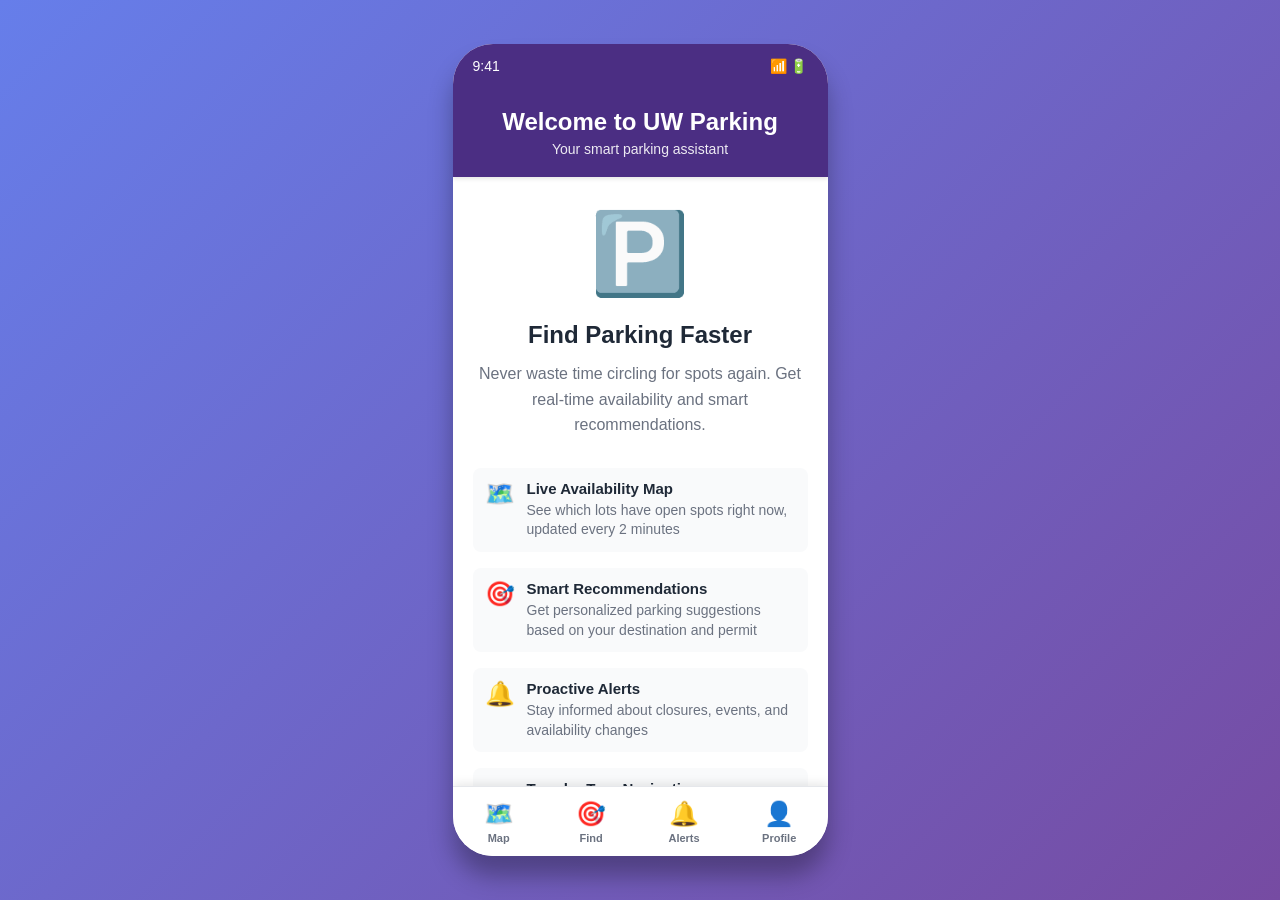
==== commit 260513f9: "fixed" ====
--- a/index.html
+++ b/index.html
@@ -3,909 +3,17 @@
 <head>
     <meta charset="UTF-8">
     <meta name="viewport" content="width=device-width, initial-scale=1.0">
-    <title>UW Smart Parking - Prototype v2 (Improved)</title>
-    <style>
-        * {
-            margin: 0;
-            padding: 0;
-            box-sizing: border-box;
-        }
-
-        body {
-            font-family: -apple-system, BlinkMacSystemFont, 'Segoe UI', Roboto, 'Helvetica Neue', Arial, sans-serif;
-            background: linear-gradient(135deg, #667eea 0%, #764ba2 100%);
-            display: flex;
-            justify-content: center;
-            align-items: center;
-            min-height: 100vh;
-            padding: 20px;
-        }
-
-        .phone-container {
-            width: 375px;
-            height: 812px;
-            background: white;
-            border-radius: 40px;
-            box-shadow: 0 20px 60px rgba(0,0,0,0.3);
-            overflow: hidden;
-            position: relative;
-        }
-
-        .status-bar {
-            height: 44px;
-            background: #4b2e83;
-            display: flex;
-            justify-content: space-between;
-            align-items: center;
-            padding: 0 20px;
-            color: white;
-            font-size: 14px;
-        }
-
-        .screen {
-            display: none;
-            height: calc(100% - 44px);
-            overflow-y: auto;
-        }
-
-        .screen.active {
-            display: block;
-        }
-
-        .header {
-            background: #4b2e83;
-            color: white;
-            padding: 20px;
-            text-align: center;
-            position: relative;
-        }
-
-        .header h1 {
-            font-size: 24px;
-            margin-bottom: 5px;
-        }
-
-        .header p {
-            font-size: 14px;
-            opacity: 0.9;
-        }
-
-        .back-btn {
-            position: absolute;
-            left: 20px;
-            top: 20px;
-            background: rgba(255,255,255,0.2);
-            border: none;
-            color: white;
-            padding: 8px 15px;
-            border-radius: 20px;
-            cursor: pointer;
-            font-size: 14px;
-        }
-
-        /* NEW: Last Updated Timestamp */
-        .last-updated {
-            background: rgba(34, 197, 94, 0.15);
-            border: 1px solid rgba(34, 197, 94, 0.3);
-            border-radius: 8px;
-            padding: 10px 15px;
-            margin: 15px 15px 0 15px;
-            display: flex;
-            align-items: center;
-            gap: 8px;
-            font-size: 13px;
-            color: #065f46;
-        }
-
-        .last-updated-icon {
-            font-size: 16px;
-        }
-
-        .last-updated-text {
-            flex: 1;
-        }
-
-        .last-updated-time {
-            font-weight: 600;
-        }
-
-        .map-container {
-            width: 100%;
-            height: 400px;
-            background: linear-gradient(180deg, #e8f4f8 0%, #d4e8f0 100%);
-            position: relative;
-            overflow: hidden;
-        }
-
-        .parking-lot {
-            position: absolute;
-            border: 2px solid #333;
-            border-radius: 8px;
-            display: flex;
-            align-items: center;
-            justify-content: center;
-            font-size: 11px;
-            font-weight: bold;
-            color: #333;
-            cursor: pointer;
-            transition: transform 0.2s;
-        }
-
-        .parking-lot:hover {
-            transform: scale(1.05);
-        }
-
-        .lot-available {
-            background: #4ade80;
-        }
-
-        .lot-filling {
-            background: #fbbf24;
-        }
-
-        .lot-full {
-            background: #f87171;
-        }
-
-        .lot-closed {
-            background: #9ca3af;
-            color: white;
-        }
-
-        /* NEW: Enhanced Legend with Descriptions */
-        .legend {
-            padding: 15px;
-            background: white;
-            border-bottom: 1px solid #e5e7eb;
-        }
-
-        .legend-title {
-            font-size: 12px;
-            font-weight: 600;
-            color: #6b7280;
-            margin-bottom: 10px;
-            text-transform: uppercase;
-            letter-spacing: 0.5px;
-        }
-
-        .legend-grid {
-            display: grid;
-            grid-template-columns: 1fr 1fr;
-            gap: 12px;
-        }
-
-        .legend-item {
-            display: flex;
-            align-items: flex-start;
-            gap: 8px;
-        }
-
-        .legend-color {
-            width: 24px;
-            height: 24px;
-            border-radius: 4px;
-            flex-shrink: 0;
-            margin-top: 2px;
-        }
-
-        .legend-details {
-            flex: 1;
-        }
-
-        .legend-label {
-            font-size: 13px;
-            font-weight: 600;
-            color: #1f2937;
-            margin-bottom: 2px;
-        }
-
-        .legend-description {
-            font-size: 11px;
-            color: #6b7280;
-            line-height: 1.3;
-        }
-
-        .content {
-            padding: 20px;
-        }
-
-        .search-box {
-            width: 100%;
-            padding: 15px;
-            border: 2px solid #e5e7eb;
-            border-radius: 12px;
-            font-size: 16px;
-            margin-bottom: 20px;
-        }
-
-        .search-box:focus {
-            outline: none;
-            border-color: #4b2e83;
-        }
-
-        .btn {
-            width: 100%;
-            padding: 16px;
-            border: none;
-            border-radius: 12px;
-            font-size: 16px;
-            font-weight: 600;
-            cursor: pointer;
-            transition: all 0.3s;
-            margin-bottom: 10px;
-        }
-
-        .btn-primary {
-            background: #4b2e83;
-            color: white;
-        }
-
-        .btn-primary:hover {
-            background: #3a2366;
-        }
-
-        .btn-secondary {
-            background: #e5e7eb;
-            color: #333;
-        }
-
-        .card {
-            background: white;
-            border: 1px solid #e5e7eb;
-            border-radius: 12px;
-            padding: 16px;
-            margin-bottom: 15px;
-            box-shadow: 0 2px 4px rgba(0,0,0,0.05);
-        }
-
-        .card-header {
-            display: flex;
-            justify-content: space-between;
-            align-items: center;
-            margin-bottom: 12px;
-        }
-
-        .card-title {
-            font-size: 18px;
-            font-weight: 600;
-            color: #1f2937;
-            display: flex;
-            align-items: center;
-            gap: 8px;
-        }
-
-        /* NEW: Tooltip/Help Icon */
-        .help-icon {
-            display: inline-flex;
-            align-items: center;
-            justify-content: center;
-            width: 20px;
-            height: 20px;
-            background: #e5e7eb;
-            border-radius: 50%;
-            font-size: 12px;
-            cursor: help;
-            position: relative;
-            color: #6b7280;
-        }
-
-        .help-icon:hover .tooltip {
-            display: block;
-        }
-
-        .tooltip {
-            display: none;
-            position: absolute;
-            bottom: 25px;
-            left: 50%;
-            transform: translateX(-50%);
-            background: #1f2937;
-            color: white;
-            padding: 8px 12px;
-            border-radius: 6px;
-            font-size: 12px;
-            white-space: nowrap;
-            z-index: 1000;
-            box-shadow: 0 4px 6px rgba(0,0,0,0.2);
-        }
-
-        .tooltip::after {
-            content: '';
-            position: absolute;
-            top: 100%;
-            left: 50%;
-            transform: translateX(-50%);
-            border: 5px solid transparent;
-            border-top-color: #1f2937;
-        }
-
-        .badge {
-            padding: 6px 12px;
-            border-radius: 20px;
-            font-size: 12px;
-            font-weight: 600;
-            display: flex;
-            align-items: center;
-            gap: 4px;
-        }
-
-        .badge-success {
-            background: #d1fae5;
-            color: #065f46;
-        }
-
-        .badge-warning {
-            background: #fef3c7;
-            color: #92400e;
-        }
-
-        .badge-danger {
-            background: #fee2e2;
-            color: #991b1b;
-        }
-
-        .info-row {
-            display: flex;
-            justify-content: space-between;
-            align-items: center;
-            padding: 8px 0;
-            border-bottom: 1px solid #f3f4f6;
-        }
-
-        .info-row:last-child {
-            border-bottom: none;
-        }
-
-        .info-label {
-            color: #6b7280;
-            font-size: 14px;
-            display: flex;
-            align-items: center;
-            gap: 6px;
-        }
-
-        .info-value {
-            color: #1f2937;
-            font-weight: 600;
-            font-size: 14px;
-        }
-
-        /* NEW: Confirmation Modal */
-        .modal-overlay {
-            display: none;
-            position: fixed;
-            top: 0;
-            left: 0;
-            right: 0;
-            bottom: 0;
-            background: rgba(0,0,0,0.5);
-            z-index: 1000;
-            align-items: center;
-            justify-content: center;
-        }
-
-        .modal-overlay.active {
-            display: flex;
-        }
-
-        .modal {
-            background: white;
-            border-radius: 16px;
-            padding: 24px;
-            width: 320px;
-            max-width: 90%;
-            box-shadow: 0 20px 25px rgba(0,0,0,0.3);
-        }
-
-        .modal-title {
-            font-size: 20px;
-            font-weight: 700;
-            color: #1f2937;
-            margin-bottom: 12px;
-        }
-
-        .modal-content {
-            font-size: 14px;
-            color: #6b7280;
-            line-height: 1.5;
-            margin-bottom: 20px;
-        }
-
-        .modal-actions {
-            display: flex;
-            gap: 10px;
-        }
-
-        .modal-btn {
-            flex: 1;
-            padding: 12px;
-            border: none;
-            border-radius: 8px;
-            font-size: 14px;
-            font-weight: 600;
-            cursor: pointer;
-        }
-
-        .modal-btn-cancel {
-            background: #f3f4f6;
-            color: #1f2937;
-        }
-
-        .modal-btn-confirm {
-            background: #4b2e83;
-            color: white;
-        }
-
-        /* NEW: Error State UI */
-        .error-banner {
-            background: #fee2e2;
-            border: 1px solid #f87171;
-            border-radius: 8px;
-            padding: 12px;
-            margin-bottom: 15px;
-            display: flex;
-            align-items: flex-start;
-            gap: 10px;
-        }
-
-        .error-icon {
-            font-size: 20px;
-            color: #991b1b;
-            flex-shrink: 0;
-        }
-
-        .error-content {
-            flex: 1;
-        }
-
-        .error-title {
-            font-weight: 600;
-            color: #991b1b;
-            margin-bottom: 4px;
-            font-size: 14px;
-        }
-
-        .error-text {
-            font-size: 13px;
-            color: #991b1b;
-            margin-bottom: 8px;
-        }
-
-        .error-action {
-            display: inline-block;
-            background: #991b1b;
-            color: white;
-            padding: 6px 12px;
-            border-radius: 6px;
-            font-size: 12px;
-            font-weight: 600;
-            cursor: pointer;
-            border: none;
-        }
-
-        .notification-item {
-            display: flex;
-            gap: 12px;
-            padding: 16px;
-            background: white;
-            border-radius: 12px;
-            margin-bottom: 12px;
-            border-left: 4px solid #4b2e83;
-        }
-
-        .notification-icon {
-            width: 40px;
-            height: 40px;
-            background: #4b2e83;
-            border-radius: 50%;
-            display: flex;
-            align-items: center;
-            justify-content: center;
-            color: white;
-            font-size: 20px;
-            flex-shrink: 0;
-        }
-
-        .notification-content {
-            flex: 1;
-        }
-
-        .notification-title {
-            font-weight: 600;
-            margin-bottom: 4px;
-            color: #1f2937;
-        }
-
-        .notification-text {
-            font-size: 14px;
-            color: #6b7280;
-            margin-bottom: 4px;
-        }
-
-        .notification-time {
-            font-size: 12px;
-            color: #9ca3af;
-        }
-
-        .nav-bar {
-            position: fixed;
-            bottom: 0;
-            width: 375px;
-            background: white;
-            border-top: 1px solid #e5e7eb;
-            display: flex;
-            justify-content: space-around;
-            padding: 10px 0;
-        }
-
-        .nav-item {
-            display: flex;
-            flex-direction: column;
-            align-items: center;
-            gap: 4px;
-            cursor: pointer;
-            padding: 8px 20px;
-            color: #6b7280;
-            transition: color 0.3s;
-        }
-
-        .nav-item.active {
-            color: #4b2e83;
-        }
-
-        .nav-icon {
-            font-size: 24px;
-        }
-
-        .nav-label {
-            font-size: 11px;
-        }
-
-        .quick-actions {
-            display: grid;
-            grid-template-columns: 1fr 1fr;
-            gap: 12px;
-            margin-bottom: 20px;
-        }
-
-        .quick-action-btn {
-            padding: 20px;
-            background: #f9fafb;
-            border: 2px solid #e5e7eb;
-            border-radius: 12px;
-            text-align: center;
-            cursor: pointer;
-            transition: all 0.3s;
-        }
-
-        .quick-action-btn:hover {
-            background: #f3f4f6;
-            border-color: #4b2e83;
-        }
-
-        .quick-action-icon {
-            font-size: 32px;
-            margin-bottom: 8px;
-        }
-
-        .quick-action-label {
-            font-size: 14px;
-            font-weight: 600;
-            color: #1f2937;
-        }
-
-        .route-map {
-            width: 100%;
-            height: 300px;
-            background: linear-gradient(135deg, #e8f4f8 0%, #d4e8f0 100%);
-            border-radius: 12px;
-            margin-bottom: 20px;
-            display: flex;
-            align-items: center;
-            justify-content: center;
-            position: relative;
-            overflow: hidden;
-        }
-
-        .route-line {
-            position: absolute;
-            width: 4px;
-            height: 200px;
-            background: linear-gradient(180deg, #4b2e83 0%, #764ba2 50%, #4ade80 100%);
-            top: 50px;
-            left: 50%;
-            transform: translateX(-50%);
-            border-radius: 2px;
-        }
-
-        .route-marker {
-            position: absolute;
-            width: 30px;
-            height: 30px;
-            background: white;
-            border: 3px solid #4b2e83;
-            border-radius: 50%;
-            left: 50%;
-            transform: translateX(-50%);
-        }
-
-        .route-marker.start {
-            top: 40px;
-            background: #4b2e83;
-        }
-
-        .route-marker.end {
-            bottom: 40px;
-            background: #4ade80;
-        }
-
-        .steps-container {
-            background: #f9fafb;
-            border-radius: 12px;
-            padding: 16px;
-        }
-
-        .step-item {
-            display: flex;
-            gap: 12px;
-            padding: 12px 0;
-            border-bottom: 1px solid #e5e7eb;
-        }
-
-        .step-item:last-child {
-            border-bottom: none;
-        }
-
-        .step-number {
-            width: 30px;
-            height: 30px;
-            background: #4b2e83;
-            color: white;
-            border-radius: 50%;
-            display: flex;
-            align-items: center;
-            justify-content: center;
-            font-weight: 600;
-            flex-shrink: 0;
-        }
-
-        .step-content {
-            flex: 1;
-        }
-
-        .step-text {
-            font-size: 14px;
-            color: #1f2937;
-            margin-bottom: 2px;
-        }
-
-        .step-distance {
-            font-size: 12px;
-            color: #6b7280;
-        }
-
-        .permit-card {
-            background: linear-gradient(135deg, #4b2e83 0%, #764ba2 100%);
-            color: white;
-            border-radius: 12px;
-            padding: 20px;
-            margin-bottom: 20px;
-        }
-
-        .permit-type {
-            font-size: 12px;
-            opacity: 0.9;
-            margin-bottom: 4px;
-        }
-
-        .permit-name {
-            font-size: 24px;
-            font-weight: 700;
-            margin-bottom: 16px;
-        }
-
-        .permit-info {
-            display: flex;
-            justify-content: space-between;
-            font-size: 14px;
-        }
-
-        .settings-item {
-            display: flex;
-            justify-content: space-between;
-            align-items: center;
-            padding: 16px 0;
-            border-bottom: 1px solid #e5e7eb;
-        }
-
-        .settings-item:last-child {
-            border-bottom: none;
-        }
-
-        .toggle {
-            width: 50px;
-            height: 28px;
-            background: #e5e7eb;
-            border-radius: 14px;
-            position: relative;
-            cursor: pointer;
-            transition: background 0.3s;
-        }
-
-        .toggle.active {
-            background: #4ade80;
-        }
-
-        .toggle-slider {
-            width: 24px;
-            height: 24px;
-            background: white;
-            border-radius: 50%;
-            position: absolute;
-            top: 2px;
-            left: 2px;
-            transition: left 0.3s;
-        }
-
-        .toggle.active .toggle-slider {
-            left: 24px;
-        }
-
-        .building-icon {
-            position: absolute;
-            font-size: 24px;
-        }
-
-        .alert-banner {
-            background: #fef3c7;
-            border: 1px solid #fbbf24;
-            border-radius: 8px;
-            padding: 12px;
-            margin: 0 15px 15px 15px;
-            display: flex;
-            align-items: center;
-            gap: 10px;
-        }
-
-        .alert-icon {
-            font-size: 20px;
-            color: #92400e;
-        }
-
-        .alert-text {
-            flex: 1;
-            font-size: 13px;
-            color: #92400e;
-        }
-
-        /* NEW: Onboarding/Help Screen */
-        .onboarding-screen {
-            padding: 30px 20px;
-            text-align: center;
-        }
-
-        .onboarding-icon {
-            font-size: 80px;
-            margin-bottom: 20px;
-        }
-
-        .onboarding-title {
-            font-size: 24px;
-            font-weight: 700;
-            color: #1f2937;
-            margin-bottom: 12px;
-        }
-
-        .onboarding-text {
-            font-size: 16px;
-            color: #6b7280;
-            line-height: 1.6;
-            margin-bottom: 30px;
-        }
-
-        .feature-list {
-            text-align: left;
-            margin-bottom: 30px;
-        }
-
-        .feature-item {
-            display: flex;
-            align-items: flex-start;
-            gap: 12px;
-            margin-bottom: 16px;
-        }
-
-        .feature-icon {
-            font-size: 24px;
-            flex-shrink: 0;
-        }
-
-        .feature-content {
-            flex: 1;
-        }
-
-        .feature-title {
-            font-weight: 600;
-            color: #1f2937;
-            margin-bottom: 4px;
-        }
-
-        .feature-description {
-            font-size: 14px;
-            color: #6b7280;
-            line-height: 1.4;
-        }
-
-        .faq-section {
-            margin-top: 30px;
-        }
-
-        .faq-title {
-            font-size: 18px;
-            font-weight: 700;
-            color: #1f2937;
-            margin-bottom: 15px;
-            text-align: left;
-        }
-
-        .faq-item {
-            background: #f9fafb;
-            border-radius: 8px;
-            padding: 16px;
-            margin-bottom: 12px;
-            text-align: left;
-        }
-
-        .faq-question {
-            font-weight: 600;
-            color: #1f2937;
-            margin-bottom: 8px;
-            font-size: 14px;
-        }
-
-        .faq-answer {
-            font-size: 13px;
-            color: #6b7280;
-            line-height: 1.5;
-        }
-
-        /* NEW: Lot Type Tags */
-        .lot-type-tag {
-            display: inline-block;
-            padding: 4px 10px;
-            background: #e5e7eb;
-            border-radius: 12px;
-            font-size: 11px;
-            font-weight: 600;
-            color: #4b5563;
-            margin-right: 6px;
-            margin-bottom: 6px;
-        }
-
-        .lot-type-tag.central {
-            background: #dbeafe;
-            color: #1e40af;
-        }
-
-        .lot-type-tag.peripheral {
-            background: #fce7f3;
-            color: #9f1239;
-        }
-
-        /* Improved settings visibility */
-        .settings-section {
-            margin-bottom: 25px;
-        }
-
-        .settings-section-title {
-            font-size: 14px;
-            font-weight: 700;
-            color: #1f2937;
-            margin-bottom: 12px;
-            text-transform: uppercase;
-            letter-spacing: 0.5px;
-        }
-    </style>
+    <meta name="description" content="UW Smart Parking - Real-time parking availability for University of Washington campus">
+    <meta name="keywords" content="UW, parking, university, real-time, navigation">
+    <meta name="author" content="Nathan Salman & Dong-Youn Lee">
+    
+    <title>UW Smart Parking - Find Campus Parking Fast</title>
+    
+    <!-- External Stylesheet -->
+    <link rel="stylesheet" href="styles.css">
+    
+    <!-- Favicon (demo) -->
+    <link rel="icon" href="data:image/svg+xml,<svg xmlns='http://www.w3.org/2000/svg' viewBox='0 0 100 100'><text y='.9em' font-size='90'>🅿️</text></svg>">
 </head>
 <body>
     <div class="phone-container">
@@ -915,7 +23,11 @@
             <span>📶 🔋</span>
         </div>
 
-        <!-- NEW: Onboarding/Welcome Screen -->
+        <!-- All Screens Container -->
+        <div class="screens-container">
+        <!-- ===================================
+             SCREEN 1: ONBOARDING / WELCOME
+             =================================== -->
         <div class="screen" id="onboarding-screen">
             <div class="header">
                 <h1>Welcome to UW Parking</h1>
@@ -959,12 +71,18 @@
                     </div>
                 </div>
 
-                <button class="btn btn-primary" onclick="showScreen('home-screen')">Get Started →</button>
-                <button class="btn btn-secondary" onclick="showScreen('help-screen')">View Help & FAQs</button>
-            </div>
-        </div>
-
-        <!-- NEW: Help & FAQ Screen -->
+                <button class="btn btn-primary" onclick="showScreen('home-screen')">
+                    Get Started →
+                </button>
+                <button class="btn btn-secondary" onclick="showScreen('help-screen')">
+                    View Help & FAQs
+                </button>
+            </div>
+        </div>
+
+        <!-- ===================================
+             SCREEN 2: HELP & FAQ
+             =================================== -->
         <div class="screen" id="help-screen">
             <div class="header">
                 <button class="back-btn" onclick="showScreen('onboarding-screen')">← Back</button>
@@ -1051,18 +169,22 @@
                     </div>
                 </div>
 
-                <button class="btn btn-primary" onclick="showScreen('home-screen')">Start Using App →</button>
-            </div>
-        </div>
-
-        <!-- Screen 1: Home / Map View (IMPROVED) -->
+                <button class="btn btn-primary" onclick="showScreen('home-screen')">
+                    Start Using App →
+                </button>
+            </div>
+        </div>
+
+        <!-- ===================================
+             SCREEN 3: HOME / MAP VIEW
+             =================================== -->
         <div class="screen" id="home-screen">
             <div class="header">
                 <h1>UW Smart Parking</h1>
                 <p>Real-time parking availability</p>
             </div>
 
-            <!-- NEW: Last Updated Timestamp -->
+            <!-- Last Updated Timestamp -->
             <div class="last-updated">
                 <span class="last-updated-icon">🔄</span>
                 <span class="last-updated-text">
@@ -1070,48 +192,67 @@
                 </span>
             </div>
 
+            <!-- Alert Banner -->
             <div class="alert-banner">
                 <span class="alert-icon">⚠️</span>
                 <span class="alert-text">E18 Lot closed today for event. Use E1 or W18 instead.</span>
             </div>
 
+            <!-- Interactive Map -->
             <div class="map-container">
-                <!-- Parking Lots on Map with lot type indicators -->
-                <div class="parking-lot lot-available" style="top: 80px; left: 40px; width: 60px; height: 50px;" onclick="showLotConfirmation('E1', 'Central')">
+                <!-- Parking Lots -->
+                <div class="parking-lot lot-available" style="top: 80px; left: 40px; width: 60px; height: 50px;" 
+                     onclick="showLotConfirmation('E1', 'Central')" 
+                     title="E1 - 45 spots available">
                     E1<br>45 spots
                 </div>
-                <div class="parking-lot lot-filling" style="top: 80px; left: 120px; width: 60px; height: 50px;" onclick="showLotConfirmation('C1', 'Central')">
+                <div class="parking-lot lot-filling" style="top: 80px; left: 120px; width: 60px; height: 50px;" 
+                     onclick="showLotConfirmation('C1', 'Central')"
+                     title="C1 - 12 spots available">
                     C1<br>12 spots
                 </div>
-                <div class="parking-lot lot-full" style="top: 80px; left: 200px; width: 60px; height: 50px;" onclick="showErrorDemo()">
+                <div class="parking-lot lot-full" style="top: 80px; left: 200px; width: 60px; height: 50px;" 
+                     onclick="showErrorDemo()"
+                     title="N1 - Full">
                     N1<br>FULL
                 </div>
-                <div class="parking-lot lot-closed" style="top: 150px; left: 40px; width: 60px; height: 50px;">
+                <div class="parking-lot lot-closed" style="top: 150px; left: 40px; width: 60px; height: 50px;"
+                     title="E18 - Closed">
                     E18<br>CLOSED
                 </div>
-                <div class="parking-lot lot-available" style="top: 150px; left: 120px; width: 60px; height: 50px;" onclick="showLotConfirmation('W1', 'Central')">
+                <div class="parking-lot lot-available" style="top: 150px; left: 120px; width: 60px; height: 50px;" 
+                     onclick="showLotConfirmation('W1', 'Central')"
+                     title="W1 - 78 spots available">
                     W1<br>78 spots
                 </div>
-                <div class="parking-lot lot-filling" style="top: 150px; left: 200px; width: 60px; height: 50px;" onclick="showLotConfirmation('S1', 'Central')">
+                <div class="parking-lot lot-filling" style="top: 150px; left: 200px; width: 60px; height: 50px;" 
+                     onclick="showLotConfirmation('S1', 'Central')"
+                     title="S1 - 8 spots available">
                     S1<br>8 spots
                 </div>
-                <div class="parking-lot lot-available" style="top: 220px; left: 40px; width: 60px; height: 50px;" onclick="showLotConfirmation('E5', 'Peripheral')">
+                <div class="parking-lot lot-available" style="top: 220px; left: 40px; width: 60px; height: 50px;" 
+                     onclick="showLotConfirmation('E5', 'Peripheral')"
+                     title="E5 - 92 spots available">
                     E5<br>92 spots
                 </div>
-                <div class="parking-lot lot-available" style="top: 220px; left: 120px; width: 60px; height: 50px;" onclick="showLotConfirmation('W18', 'Peripheral')">
+                <div class="parking-lot lot-available" style="top: 220px; left: 120px; width: 60px; height: 50px;" 
+                     onclick="showLotConfirmation('W18', 'Peripheral')"
+                     title="W18 - 156 spots available">
                     W18<br>156 spots
                 </div>
-                <div class="parking-lot lot-filling" style="top: 220px; left: 200px; width: 60px; height: 50px;" onclick="showLotConfirmation('C7', 'Central')">
+                <div class="parking-lot lot-filling" style="top: 220px; left: 200px; width: 60px; height: 50px;" 
+                     onclick="showLotConfirmation('C7', 'Central')"
+                     title="C7 - 15 spots available">
                     C7<br>15 spots
                 </div>
 
                 <!-- Campus Buildings -->
-                <span class="building-icon" style="top: 300px; left: 90px;">🏛️</span>
-                <span class="building-icon" style="top: 300px; left: 180px;">🏢</span>
-                <span class="building-icon" style="top: 320px; left: 140px;">🏫</span>
-            </div>
-
-            <!-- NEW: Enhanced Legend with Descriptions -->
+                <span class="building-icon" style="top: 300px; left: 90px;" title="Kane Hall">🏛️</span>
+                <span class="building-icon" style="top: 300px; left: 180px;" title="Suzzallo Library">🏢</span>
+                <span class="building-icon" style="top: 320px; left: 140px;" title="Odegaard Library">🏫</span>
+            </div>
+
+            <!-- Enhanced Legend -->
             <div class="legend">
                 <div class="legend-title">Map Legend</div>
                 <div class="legend-grid">
@@ -1146,9 +287,15 @@
                 </div>
             </div>
 
+            <!-- Content Area -->
             <div class="content">
-                <input type="text" class="search-box" placeholder="Where are you going? (e.g., Kane Hall)" onclick="showDestinationScreen()">
+                <input type="text" 
+                       class="search-box" 
+                       placeholder="Where are you going? (e.g., Kane Hall)" 
+                       onclick="showDestinationScreen()"
+                       readonly>
                 
+                <!-- Quick Actions -->
                 <div class="quick-actions">
                     <div class="quick-action-btn" onclick="showRecommendation()">
                         <div class="quick-action-icon">🎯</div>
@@ -1170,23 +317,9 @@
             </div>
         </div>
 
-        <!-- NEW: Confirmation Modal -->
-        <div class="modal-overlay" id="confirmation-modal">
-            <div class="modal">
-                <div class="modal-title">Navigate to <span id="modal-lot-name"></span>?</div>
-                <div class="modal-content">
-                    This is a <strong><span id="modal-lot-type"></span> Lot</strong>. It currently has spots available and is valid for your Student E Permit.
-                    <br><br>
-                    Start navigation to this lot?
-                </div>
-                <div class="modal-actions">
-                    <button class="modal-btn modal-btn-cancel" onclick="closeModal()">Cancel</button>
-                    <button class="modal-btn modal-btn-confirm" onclick="confirmNavigation()">Yes, Navigate</button>
-                </div>
-            </div>
-        </div>
-
-        <!-- Screen 2: Destination Input -->
+        <!-- ===================================
+             SCREEN 4: DESTINATION INPUT
+             =================================== -->
         <div class="screen" id="destination-screen">
             <div class="header">
                 <button class="back-btn" onclick="showScreen('home-screen')">← Back</button>
@@ -1194,10 +327,15 @@
                 <p>Enter your destination building</p>
             </div>
             <div class="content">
-                <input type="text" class="search-box" placeholder="Search buildings..." value="Kane Hall" style="background: #f9fafb;">
+                <input type="text" 
+                       class="search-box" 
+                       placeholder="Search buildings..." 
+                       value="Kane Hall" 
+                       style="background: #f9fafb;">
                 
                 <div style="margin-bottom: 20px;">
                     <h3 style="margin-bottom: 15px; color: #6b7280; font-size: 14px;">RECENT DESTINATIONS</h3>
+                    
                     <div class="card" style="cursor: pointer;" onclick="showRecommendation()">
                         <div style="display: flex; align-items: center; gap: 12px;">
                             <span style="font-size: 24px;">🏛️</span>
@@ -1207,6 +345,7 @@
                             </div>
                         </div>
                     </div>
+                    
                     <div class="card" style="cursor: pointer;">
                         <div style="display: flex; align-items: center; gap: 12px;">
                             <span style="font-size: 24px;">🔬</span>
@@ -1216,6 +355,7 @@
                             </div>
                         </div>
                     </div>
+                    
                     <div class="card" style="cursor: pointer;">
                         <div style="display: flex; align-items: center; gap: 12px;">
                             <span style="font-size: 24px;">📚</span>
@@ -1227,11 +367,15 @@
                     </div>
                 </div>
 
-                <button class="btn btn-primary" onclick="showRecommendation()">Find Best Parking →</button>
-            </div>
-        </div>
-
-        <!-- Screen 3: Parking Recommendation (IMPROVED with tooltips) -->
+                <button class="btn btn-primary" onclick="showRecommendation()">
+                    Find Best Parking →
+                </button>
+            </div>
+        </div>
+
+        <!-- ===================================
+             SCREEN 5: RECOMMENDATIONS
+             =================================== -->
         <div class="screen" id="recommendation-screen">
             <div class="header">
                 <button class="back-btn" onclick="showScreen('home-screen')">← Back</button>
@@ -1239,6 +383,7 @@
                 <p>Based on your destination</p>
             </div>
             <div class="content">
+                <!-- Best Recommendation -->
                 <div class="card" style="border: 2px solid #4b2e83; background: linear-gradient(135deg, #f9fafb 0%, #e8f4f8 100%);">
                     <div class="card-header">
                         <div class="card-title">
@@ -1275,8 +420,11 @@
                     </div>
                 </div>
 
-                <button class="btn btn-primary" onclick="showLotConfirmation('W1', 'Central')">Start Navigation 🗺️</button>
-
+                <button class="btn btn-primary" onclick="showLotConfirmation('W1', 'Central')">
+                    Start Navigation 🗺️
+                </button>
+
+                <!-- Other Options -->
                 <h3 style="margin: 25px 0 15px 0; color: #6b7280; font-size: 14px;">OTHER OPTIONS</h3>
 
                 <div class="card">
@@ -1320,7 +468,9 @@
             </div>
         </div>
 
-        <!-- Screen 4: Navigation -->
+        <!-- ===================================
+             SCREEN 6: NAVIGATION
+             =================================== -->
         <div class="screen" id="navigation-screen">
             <div class="header">
                 <button class="back-btn" onclick="showScreen('recommendation-screen')">← Back</button>
@@ -1328,6 +478,7 @@
                 <p>Follow directions below</p>
             </div>
             <div class="content">
+                <!-- Route Map Visualization -->
                 <div class="route-map">
                     <div class="route-line"></div>
                     <div class="route-marker start"></div>
@@ -1336,11 +487,13 @@
                     <div style="position: absolute; bottom: 30px; font-size: 14px; font-weight: 600; color: #059669;">W1 Parking Lot</div>
                 </div>
 
+                <!-- Trip Summary -->
                 <div class="card" style="background: #4b2e83; color: white; text-align: center;">
                     <div style="font-size: 48px; font-weight: 700; margin-bottom: 5px;">0.7 mi</div>
                     <div style="font-size: 18px; opacity: 0.9;">3 min drive</div>
                 </div>
 
+                <!-- Turn-by-Turn Steps -->
                 <div class="steps-container">
                     <div class="step-item">
                         <div class="step-number">1</div>
@@ -1372,11 +525,15 @@
                     </div>
                 </div>
 
-                <button class="btn btn-primary" style="margin-top: 15px;">Open in Google Maps 📍</button>
-            </div>
-        </div>
-
-        <!-- Screen 5: Lot Detail (IMPROVED with more tooltips) -->
+                <button class="btn btn-primary" style="margin-top: 15px;">
+                    Open in Google Maps 📍
+                </button>
+            </div>
+        </div>
+
+        <!-- ===================================
+             SCREEN 7: LOT DETAIL
+             =================================== -->
         <div class="screen" id="lot-detail-screen">
             <div class="header">
                 <button class="back-btn" onclick="showScreen('home-screen')">← Back</button>
@@ -1384,6 +541,7 @@
                 <p>West Campus - Central</p>
             </div>
             <div class="content">
+                <!-- Availability Banner -->
                 <div class="card" style="background: linear-gradient(135deg, #4ade80 0%, #22c55e 100%); color: white;">
                     <div style="text-align: center;">
                         <div style="font-size: 64px; font-weight: 700; margin-bottom: 5px;">78</div>
@@ -1392,6 +550,7 @@
                     </div>
                 </div>
 
+                <!-- Lot Information -->
                 <div class="card">
                     <h3 style="margin-bottom: 15px; font-size: 16px;">Lot Information</h3>
                     <div class="info-row">
@@ -1426,6 +585,7 @@
                     </div>
                 </div>
 
+                <!-- Permitted Groups -->
                 <div class="card">
                     <h3 style="margin-bottom: 15px; font-size: 16px;">Permitted Groups</h3>
                     <div style="display: flex; flex-wrap: wrap; gap: 8px;">
@@ -1436,6 +596,7 @@
                     </div>
                 </div>
 
+                <!-- Typical Availability -->
                 <div class="card">
                     <h3 style="margin-bottom: 15px; font-size: 16px;">Typical Availability</h3>
                     <div style="font-size: 13px; color: #6b7280; line-height: 1.6;">
@@ -1446,11 +607,15 @@
                     </div>
                 </div>
 
-                <button class="btn btn-primary" onclick="showLotConfirmation('W1', 'Central')">Navigate Here 🅿️</button>
-            </div>
-        </div>
-
-        <!-- NEW: Error State Demo Screen -->
+                <button class="btn btn-primary" onclick="showLotConfirmation('W1', 'Central')">
+                    Navigate Here 🅿️
+                </button>
+            </div>
+        </div>
+
+        <!-- ===================================
+             SCREEN 8: ERROR STATE
+             =================================== -->
         <div class="screen" id="error-screen">
             <div class="header">
                 <button class="back-btn" onclick="showScreen('home-screen')">← Back</button>
@@ -1458,7 +623,7 @@
                 <p>Real-time information</p>
             </div>
             <div class="content">
-                <!-- NEW: Error Banner with Alternative Suggestions -->
+                <!-- Error Banner with Alternative Suggestions -->
                 <div class="error-banner">
                     <div class="error-icon">⚠️</div>
                     <div class="error-content">
@@ -1472,6 +637,7 @@
 
                 <h3 style="margin: 20px 0 15px 0; color: #1f2937; font-size: 16px; font-weight: 600;">Available Nearby Lots</h3>
 
+                <!-- Alternative Options -->
                 <div class="card">
                     <div class="card-header">
                         <div class="card-title">
@@ -1508,11 +674,15 @@
                     </div>
                 </div>
 
-                <button class="btn btn-primary" onclick="showScreen('home-screen')">Return to Map</button>
-            </div>
-        </div>
-
-        <!-- Screen 6: Notifications -->
+                <button class="btn btn-primary" onclick="showScreen('home-screen')">
+                    Return to Map
+                </button>
+            </div>
+        </div>
+
+        <!-- ===================================
+             SCREEN 9: NOTIFICATIONS
+             =================================== -->
         <div class="screen" id="notifications-screen">
             <div class="header">
                 <button class="back-btn" onclick="showScreen('home-screen')">← Back</button>
@@ -1576,7 +746,9 @@
             </div>
         </div>
 
-        <!-- Screen 7: Profile (IMPROVED with better organization) -->
+        <!-- ===================================
+             SCREEN 10: PROFILE
+             =================================== -->
         <div class="screen" id="profile-screen">
             <div class="header">
                 <button class="back-btn" onclick="showScreen('home-screen')">← Back</button>
@@ -1584,6 +756,7 @@
                 <p>Parking preferences & info</p>
             </div>
             <div class="content">
+                <!-- Permit Card -->
                 <div class="permit-card">
                     <div class="permit-type">PERMIT TYPE</div>
                     <div class="permit-name">Student E Permit</div>
@@ -1599,6 +772,7 @@
                     </div>
                 </div>
 
+                <!-- Saved Destinations -->
                 <div class="card">
                     <h3 style="margin-bottom: 15px; font-size: 16px;">Saved Destinations</h3>
                     <div class="info-row">
@@ -1615,7 +789,7 @@
                     </div>
                 </div>
 
-                <!-- NEW: Better organized settings sections -->
+                <!-- Critical Alerts -->
                 <div class="settings-section">
                     <div class="settings-section-title">Critical Alerts</div>
                     <div class="card" style="padding: 0;">
@@ -1640,6 +814,7 @@
                     </div>
                 </div>
 
+                <!-- Optional Updates -->
                 <div class="settings-section">
                     <div class="settings-section-title">Optional Updates</div>
                     <div class="card" style="padding: 0;">
@@ -1658,6 +833,7 @@
                     </div>
                 </div>
 
+                <!-- Accessibility Options -->
                 <div class="settings-section">
                     <div class="settings-section-title">Accessibility Options</div>
                     <div class="card" style="padding: 0;">
@@ -1685,9 +861,11 @@
                 <button class="btn btn-secondary" style="margin-top: 20px;">Edit Profile</button>
                 <button class="btn btn-secondary" onclick="showScreen('help-screen')">Help & FAQs</button>
             </div>
-        </div>
-
-        <!-- Bottom Navigation Bar -->
+            </div>
+        </div>
+        <!-- End Screens Container -->
+
+        <!-- BOTTOM NAVIGATION BAR -->
         <div class="nav-bar">
             <div class="nav-item" onclick="showScreen('home-screen')">
                 <div class="nav-icon">🗺️</div>
@@ -1707,71 +885,25 @@
             </div>
         </div>
     </div>
-
-    <script>
-        let currentLot = '';
-        let currentLotType = '';
-
-        function showScreen(screenId) {
-            document.querySelectorAll('.screen').forEach(screen => {
-                screen.classList.remove('active');
-            });
-            
-            document.getElementById(screenId).classList.add('active');
-            
-            document.querySelectorAll('.nav-item').forEach(item => {
-                item.classList.remove('active');
-            });
-            
-            document.getElementById(screenId).scrollTop = 0;
-        }
-
-        function showDestinationScreen() {
-            showScreen('destination-screen');
-        }
-
-        function showRecommendation() {
-            showScreen('recommendation-screen');
-        }
-
-        function showNavigation() {
-            showScreen('navigation-screen');
-        }
-
-        // NEW: Show confirmation modal before navigation
-        function showLotConfirmation(lotName, lotType) {
-            currentLot = lotName;
-            currentLotType = lotType;
-            document.getElementById('modal-lot-name').textContent = lotName;
-            document.getElementById('modal-lot-type').textContent = lotType;
-            document.getElementById('confirmation-modal').classList.add('active');
-        }
-
-        function closeModal() {
-            document.getElementById('confirmation-modal').classList.remove('active');
-        }
-
-        function confirmNavigation() {
-            closeModal();
-            showNavigation();
-        }
-
-        // NEW: Show error state demo
-        function showErrorDemo() {
-            showScreen('error-screen');
-        }
-
-        function showNotifications() {
-            showScreen('notifications-screen');
-        }
-
-        function showProfile() {
-            showScreen('profile-screen');
-        }
-
-        // Start with onboarding screen (or home screen for returning users)
-        // For demo purposes, we'll start with onboarding
-        showScreen('onboarding-screen');
-    </script>
+    <!-- End Phone Container -->
+
+    <!-- CONFIRMATION MODAL -->
+    <div class="modal-overlay" id="confirmation-modal">
+        <div class="modal">
+            <div class="modal-title">Navigate to <span id="modal-lot-name"></span>?</div>
+            <div class="modal-content">
+                This is a <strong><span id="modal-lot-type"></span> Lot</strong>. It currently has spots available and is valid for your Student E Permit.
+                <br><br>
+                Start navigation to this lot?
+            </div>
+            <div class="modal-actions">
+                <button class="modal-btn modal-btn-cancel" onclick="closeModal()">Cancel</button>
+                <button class="modal-btn modal-btn-confirm" onclick="confirmNavigation()">Yes, Navigate</button>
+            </div>
+        </div>
+    </div>
+
+    <!-- External JavaScript -->
+    <script src="app.js"></script>
 </body>
 </html>
--- a/styles.css
+++ b/styles.css
@@ -0,0 +1,1290 @@
+/* ===================================
+   UW SMART PARKING - STYLES v2.0
+   Optimized and Organized CSS
+   =================================== */
+
+/* ===================================
+   BASE STYLES & RESET
+   =================================== */
+* {
+    margin: 0;
+    padding: 0;
+    box-sizing: border-box;
+}
+
+:root {
+    /* UW Brand Colors */
+    --uw-purple: #4b2e83;
+    --uw-purple-dark: #3a2366;
+    --uw-purple-light: #764ba2;
+    --uw-gold: #b7a57a;
+    
+    /* Status Colors */
+    --success: #4ade80;
+    --success-dark: #22c55e;
+    --success-bg: #d1fae5;
+    --success-text: #065f46;
+    
+    --warning: #fbbf24;
+    --warning-bg: #fef3c7;
+    --warning-text: #92400e;
+    
+    --danger: #f87171;
+    --danger-bg: #fee2e2;
+    --danger-text: #991b1b;
+    
+    /* Neutral Colors */
+    --gray-50: #f9fafb;
+    --gray-100: #f3f4f6;
+    --gray-200: #e5e7eb;
+    --gray-300: #d1d5db;
+    --gray-400: #9ca3af;
+    --gray-500: #6b7280;
+    --gray-600: #4b5563;
+    --gray-700: #374151;
+    --gray-800: #1f2937;
+    --gray-900: #111827;
+    
+    /* Spacing */
+    --spacing-xs: 4px;
+    --spacing-sm: 8px;
+    --spacing-md: 12px;
+    --spacing-lg: 16px;
+    --spacing-xl: 20px;
+    --spacing-2xl: 24px;
+    --spacing-3xl: 30px;
+    
+    /* Border Radius */
+    --radius-sm: 6px;
+    --radius-md: 8px;
+    --radius-lg: 12px;
+    --radius-xl: 16px;
+    --radius-full: 9999px;
+    
+    /* Shadows */
+    --shadow-sm: 0 1px 2px rgba(0,0,0,0.05);
+    --shadow-md: 0 2px 4px rgba(0,0,0,0.05);
+    --shadow-lg: 0 4px 6px rgba(0,0,0,0.1);
+    --shadow-xl: 0 20px 25px rgba(0,0,0,0.3);
+    
+    /* Transitions */
+    --transition-fast: 150ms ease;
+    --transition-normal: 300ms ease;
+    --transition-slow: 500ms ease;
+}
+
+body {
+    font-family: -apple-system, BlinkMacSystemFont, 'Segoe UI', Roboto, 'Helvetica Neue', Arial, sans-serif;
+    background: linear-gradient(135deg, #667eea 0%, var(--uw-purple-light) 100%);
+    display: flex;
+    justify-content: center;
+    align-items: center;
+    min-height: 100vh;
+    padding: var(--spacing-xl);
+    -webkit-font-smoothing: antialiased;
+    -moz-osx-font-smoothing: grayscale;
+}
+
+/* ===================================
+   PHONE CONTAINER & STRUCTURE
+   =================================== */
+.phone-container {
+    width: 375px;
+    height: 812px;
+    background: white;
+    border-radius: 40px;
+    box-shadow: var(--shadow-xl);
+    overflow: hidden;
+    position: relative;
+    display: flex;
+    flex-direction: column;
+    animation: fadeIn 0.5s ease;
+}
+
+@keyframes fadeIn {
+    from { opacity: 0; transform: scale(0.95); }
+    to { opacity: 1; transform: scale(1); }
+}
+
+.status-bar {
+    height: 44px;
+    background: var(--uw-purple);
+    display: flex;
+    justify-content: space-between;
+    align-items: center;
+    padding: 0 var(--spacing-xl);
+    color: white;
+    font-size: 14px;
+    font-weight: 500;
+    flex-shrink: 0;
+    z-index: 101;
+}
+
+.screens-container {
+    flex: 1;
+    overflow: hidden;
+    position: relative;
+}
+
+.screen {
+    display: none;
+    height: 100%;
+    overflow-y: auto;
+    overflow-x: hidden;
+    scroll-behavior: smooth;
+    position: absolute;
+    top: 0;
+    left: 0;
+    right: 0;
+    bottom: 0;
+}
+
+.screen.active {
+    display: block;
+    animation: slideIn 0.3s ease;
+}
+
+@keyframes slideIn {
+    from { opacity: 0; transform: translateX(20px); }
+    to { opacity: 1; transform: translateX(0); }
+}
+
+/* Custom Scrollbar */
+.screen::-webkit-scrollbar {
+    width: 6px;
+}
+
+.screen::-webkit-scrollbar-track {
+    background: var(--gray-100);
+}
+
+.screen::-webkit-scrollbar-thumb {
+    background: var(--gray-300);
+    border-radius: var(--radius-full);
+}
+
+.screen::-webkit-scrollbar-thumb:hover {
+    background: var(--gray-400);
+}
+
+/* ===================================
+   HEADER COMPONENTS
+   =================================== */
+.header {
+    background: var(--uw-purple);
+    color: white;
+    padding: var(--spacing-xl);
+    text-align: center;
+    position: relative;
+    flex-shrink: 0;
+    box-shadow: 0 2px 4px rgba(0,0,0,0.1);
+}
+
+.header h1 {
+    font-size: 24px;
+    font-weight: 700;
+    margin-bottom: 5px;
+}
+
+.header p {
+    font-size: 14px;
+    opacity: 0.9;
+}
+
+.back-btn {
+    position: absolute;
+    left: var(--spacing-xl);
+    top: var(--spacing-xl);
+    background: rgba(255,255,255,0.2);
+    border: none;
+    color: white;
+    padding: var(--spacing-sm) 15px;
+    border-radius: var(--radius-full);
+    cursor: pointer;
+    font-size: 14px;
+    font-weight: 600;
+    transition: background var(--transition-fast);
+}
+
+.back-btn:hover {
+    background: rgba(255,255,255,0.3);
+}
+
+.back-btn:active {
+    transform: scale(0.95);
+}
+
+/* ===================================
+   CONTENT & LAYOUT
+   =================================== */
+.content {
+    padding: var(--spacing-xl);
+    padding-bottom: 30px; /* Reasonable padding */
+}
+
+/* ===================================
+   TIMESTAMP & STATUS INDICATORS
+   =================================== */
+.last-updated {
+    background: rgba(34, 197, 94, 0.15);
+    border: 1px solid rgba(34, 197, 94, 0.3);
+    border-radius: var(--radius-md);
+    padding: 10px 15px;
+    margin: 15px;
+    display: flex;
+    align-items: center;
+    gap: var(--spacing-sm);
+    font-size: 13px;
+    color: var(--success-text);
+    animation: pulse 2s infinite;
+}
+
+@keyframes pulse {
+    0%, 100% { opacity: 1; }
+    50% { opacity: 0.8; }
+}
+
+.last-updated-icon {
+    font-size: 16px;
+    animation: rotate 2s linear infinite;
+}
+
+@keyframes rotate {
+    from { transform: rotate(0deg); }
+    to { transform: rotate(360deg); }
+}
+
+.last-updated-text {
+    flex: 1;
+}
+
+.last-updated-time {
+    font-weight: 600;
+}
+
+/* ===================================
+   ALERT & BANNER COMPONENTS
+   =================================== */
+.alert-banner {
+    background: var(--warning-bg);
+    border: 1px solid var(--warning);
+    border-radius: var(--radius-md);
+    padding: var(--spacing-md);
+    margin: 0 15px 15px 15px;
+    display: flex;
+    align-items: center;
+    gap: 10px;
+    animation: slideDown 0.5s ease;
+}
+
+@keyframes slideDown {
+    from { opacity: 0; transform: translateY(-10px); }
+    to { opacity: 1; transform: translateY(0); }
+}
+
+.alert-icon {
+    font-size: 20px;
+    color: var(--warning-text);
+}
+
+.alert-text {
+    flex: 1;
+    font-size: 13px;
+    color: var(--warning-text);
+    line-height: 1.4;
+}
+
+.error-banner {
+    background: var(--danger-bg);
+    border: 1px solid var(--danger);
+    border-radius: var(--radius-md);
+    padding: var(--spacing-md);
+    margin-bottom: 15px;
+    display: flex;
+    align-items: flex-start;
+    gap: 10px;
+}
+
+.error-icon {
+    font-size: 20px;
+    color: var(--danger-text);
+    flex-shrink: 0;
+}
+
+.error-content {
+    flex: 1;
+}
+
+.error-title {
+    font-weight: 600;
+    color: var(--danger-text);
+    margin-bottom: 4px;
+    font-size: 14px;
+}
+
+.error-text {
+    font-size: 13px;
+    color: var(--danger-text);
+    margin-bottom: var(--spacing-sm);
+    line-height: 1.5;
+}
+
+.error-action {
+    display: inline-block;
+    background: var(--danger-text);
+    color: white;
+    padding: 6px var(--spacing-md);
+    border-radius: var(--radius-sm);
+    font-size: 12px;
+    font-weight: 600;
+    cursor: pointer;
+    border: none;
+    transition: background var(--transition-fast);
+}
+
+.error-action:hover {
+    background: #7f1d1d;
+}
+
+/* ===================================
+   MAP COMPONENTS
+   =================================== */
+.map-container {
+    width: 100%;
+    height: 400px;
+    background: linear-gradient(180deg, #e8f4f8 0%, #d4e8f0 100%);
+    position: relative;
+    overflow: hidden;
+}
+
+.parking-lot {
+    position: absolute;
+    border: 2px solid #333;
+    border-radius: var(--radius-md);
+    display: flex;
+    align-items: center;
+    justify-content: center;
+    font-size: 11px;
+    font-weight: 700;
+    color: #333;
+    cursor: pointer;
+    transition: all var(--transition-normal);
+    box-shadow: var(--shadow-sm);
+}
+
+.parking-lot:hover {
+    transform: scale(1.08);
+    box-shadow: var(--shadow-lg);
+    z-index: 10;
+}
+
+.parking-lot:active {
+    transform: scale(1.02);
+}
+
+.lot-available {
+    background: var(--success);
+}
+
+.lot-filling {
+    background: var(--warning);
+}
+
+.lot-full {
+    background: var(--danger);
+}
+
+.lot-closed {
+    background: var(--gray-400);
+    color: white;
+}
+
+.building-icon {
+    position: absolute;
+    font-size: 24px;
+    filter: drop-shadow(0 2px 4px rgba(0,0,0,0.1));
+}
+
+/* ===================================
+   LEGEND COMPONENTS
+   =================================== */
+.legend {
+    padding: 15px;
+    background: white;
+    border-bottom: 1px solid var(--gray-200);
+}
+
+.legend-title {
+    font-size: 12px;
+    font-weight: 600;
+    color: var(--gray-500);
+    margin-bottom: 10px;
+    text-transform: uppercase;
+    letter-spacing: 0.5px;
+}
+
+.legend-grid {
+    display: grid;
+    grid-template-columns: 1fr 1fr;
+    gap: var(--spacing-md);
+}
+
+.legend-item {
+    display: flex;
+    align-items: flex-start;
+    gap: var(--spacing-sm);
+}
+
+.legend-color {
+    width: 24px;
+    height: 24px;
+    border-radius: 4px;
+    flex-shrink: 0;
+    margin-top: 2px;
+    box-shadow: var(--shadow-sm);
+}
+
+.legend-details {
+    flex: 1;
+}
+
+.legend-label {
+    font-size: 13px;
+    font-weight: 600;
+    color: var(--gray-800);
+    margin-bottom: 2px;
+}
+
+.legend-description {
+    font-size: 11px;
+    color: var(--gray-500);
+    line-height: 1.3;
+}
+
+/* ===================================
+   FORM COMPONENTS
+   =================================== */
+.search-box {
+    width: 100%;
+    padding: 15px;
+    border: 2px solid var(--gray-200);
+    border-radius: var(--radius-lg);
+    font-size: 16px;
+    margin-bottom: var(--spacing-xl);
+    transition: border-color var(--transition-fast);
+}
+
+.search-box:focus {
+    outline: none;
+    border-color: var(--uw-purple);
+    box-shadow: 0 0 0 3px rgba(75, 46, 131, 0.1);
+}
+
+.search-box::placeholder {
+    color: var(--gray-400);
+}
+
+/* ===================================
+   BUTTON COMPONENTS
+   =================================== */
+.btn {
+    width: 100%;
+    padding: var(--spacing-lg);
+    border: none;
+    border-radius: var(--radius-lg);
+    font-size: 16px;
+    font-weight: 600;
+    cursor: pointer;
+    transition: all var(--transition-normal);
+    margin-bottom: 10px;
+    display: flex;
+    align-items: center;
+    justify-content: center;
+    gap: var(--spacing-sm);
+}
+
+.btn:active {
+    transform: scale(0.98);
+}
+
+.btn-primary {
+    background: var(--uw-purple);
+    color: white;
+    box-shadow: var(--shadow-md);
+}
+
+.btn-primary:hover {
+    background: var(--uw-purple-dark);
+    box-shadow: var(--shadow-lg);
+}
+
+.btn-secondary {
+    background: var(--gray-200);
+    color: var(--gray-800);
+}
+
+.btn-secondary:hover {
+    background: var(--gray-300);
+}
+
+/* ===================================
+   CARD COMPONENTS
+   =================================== */
+.card {
+    background: white;
+    border: 1px solid var(--gray-200);
+    border-radius: var(--radius-lg);
+    padding: var(--spacing-lg);
+    margin-bottom: 15px;
+    box-shadow: var(--shadow-md);
+    transition: all var(--transition-fast);
+}
+
+.card:hover {
+    box-shadow: var(--shadow-lg);
+}
+
+.card-header {
+    display: flex;
+    justify-content: space-between;
+    align-items: center;
+    margin-bottom: var(--spacing-md);
+}
+
+.card-title {
+    font-size: 18px;
+    font-weight: 600;
+    color: var(--gray-800);
+    display: flex;
+    align-items: center;
+    gap: var(--spacing-sm);
+    flex-wrap: wrap;
+}
+
+/* ===================================
+   BADGE COMPONENTS
+   =================================== */
+.badge {
+    padding: 6px var(--spacing-md);
+    border-radius: var(--radius-full);
+    font-size: 12px;
+    font-weight: 600;
+    display: inline-flex;
+    align-items: center;
+    gap: 4px;
+}
+
+.badge-success {
+    background: var(--success-bg);
+    color: var(--success-text);
+}
+
+.badge-warning {
+    background: var(--warning-bg);
+    color: var(--warning-text);
+}
+
+.badge-danger {
+    background: var(--danger-bg);
+    color: var(--danger-text);
+}
+
+/* ===================================
+   LOT TYPE TAGS
+   =================================== */
+.lot-type-tag {
+    display: inline-block;
+    padding: 4px 10px;
+    background: var(--gray-200);
+    border-radius: var(--radius-lg);
+    font-size: 11px;
+    font-weight: 600;
+    color: var(--gray-600);
+    margin-right: 6px;
+    margin-bottom: 6px;
+}
+
+.lot-type-tag.central {
+    background: #dbeafe;
+    color: #1e40af;
+}
+
+.lot-type-tag.peripheral {
+    background: #fce7f3;
+    color: #9f1239;
+}
+
+/* ===================================
+   INFO ROWS
+   =================================== */
+.info-row {
+    display: flex;
+    justify-content: space-between;
+    align-items: center;
+    padding: var(--spacing-sm) 0;
+    border-bottom: 1px solid var(--gray-100);
+}
+
+.info-row:last-child {
+    border-bottom: none;
+}
+
+.info-label {
+    color: var(--gray-500);
+    font-size: 14px;
+    display: flex;
+    align-items: center;
+    gap: 6px;
+}
+
+.info-value {
+    color: var(--gray-800);
+    font-weight: 600;
+    font-size: 14px;
+}
+
+/* ===================================
+   TOOLTIP SYSTEM
+   =================================== */
+.help-icon {
+    display: inline-flex;
+    align-items: center;
+    justify-content: center;
+    width: 20px;
+    height: 20px;
+    background: var(--gray-200);
+    border-radius: 50%;
+    font-size: 12px;
+    cursor: help;
+    position: relative;
+    color: var(--gray-500);
+    transition: all var(--transition-fast);
+}
+
+.help-icon:hover {
+    background: var(--uw-purple);
+    color: white;
+}
+
+.help-icon:hover .tooltip {
+    display: block;
+}
+
+.tooltip {
+    display: none;
+    position: absolute;
+    bottom: 28px;
+    left: 50%;
+    transform: translateX(-50%);
+    background: var(--gray-800);
+    color: white;
+    padding: var(--spacing-sm) var(--spacing-md);
+    border-radius: var(--radius-sm);
+    font-size: 12px;
+    white-space: nowrap;
+    z-index: 1000;
+    box-shadow: var(--shadow-lg);
+    animation: tooltipFadeIn 0.2s ease;
+}
+
+@keyframes tooltipFadeIn {
+    from { opacity: 0; transform: translateX(-50%) translateY(5px); }
+    to { opacity: 1; transform: translateX(-50%) translateY(0); }
+}
+
+.tooltip::after {
+    content: '';
+    position: absolute;
+    top: 100%;
+    left: 50%;
+    transform: translateX(-50%);
+    border: 5px solid transparent;
+    border-top-color: var(--gray-800);
+}
+
+/* ===================================
+   MODAL COMPONENTS
+   =================================== */
+.modal-overlay {
+    display: none;
+    position: fixed;
+    top: 0;
+    left: 0;
+    right: 0;
+    bottom: 0;
+    background: rgba(0,0,0,0.6);
+    z-index: 2000;
+    align-items: center;
+    justify-content: center;
+    backdrop-filter: blur(4px);
+}
+
+.modal-overlay.active {
+    display: flex;
+    animation: fadeIn 0.3s ease;
+}
+
+.modal {
+    background: white;
+    border-radius: var(--radius-xl);
+    padding: var(--spacing-2xl);
+    width: 320px;
+    max-width: 90%;
+    box-shadow: var(--shadow-xl);
+    animation: modalSlideUp 0.3s ease;
+}
+
+@keyframes modalSlideUp {
+    from { opacity: 0; transform: translateY(20px); }
+    to { opacity: 1; transform: translateY(0); }
+}
+
+.modal-title {
+    font-size: 20px;
+    font-weight: 700;
+    color: var(--gray-800);
+    margin-bottom: var(--spacing-md);
+}
+
+.modal-content {
+    font-size: 14px;
+    color: var(--gray-500);
+    line-height: 1.6;
+    margin-bottom: var(--spacing-xl);
+}
+
+.modal-actions {
+    display: flex;
+    gap: 10px;
+}
+
+.modal-btn {
+    flex: 1;
+    padding: var(--spacing-md);
+    border: none;
+    border-radius: var(--radius-md);
+    font-size: 14px;
+    font-weight: 600;
+    cursor: pointer;
+    transition: all var(--transition-fast);
+}
+
+.modal-btn:active {
+    transform: scale(0.95);
+}
+
+.modal-btn-cancel {
+    background: var(--gray-100);
+    color: var(--gray-800);
+}
+
+.modal-btn-cancel:hover {
+    background: var(--gray-200);
+}
+
+.modal-btn-confirm {
+    background: var(--uw-purple);
+    color: white;
+}
+
+.modal-btn-confirm:hover {
+    background: var(--uw-purple-dark);
+}
+
+/* ===================================
+   QUICK ACTIONS GRID
+   =================================== */
+.quick-actions {
+    display: grid;
+    grid-template-columns: 1fr 1fr;
+    gap: var(--spacing-md);
+    margin-bottom: var(--spacing-xl);
+}
+
+.quick-action-btn {
+    padding: var(--spacing-xl);
+    background: var(--gray-50);
+    border: 2px solid var(--gray-200);
+    border-radius: var(--radius-lg);
+    text-align: center;
+    cursor: pointer;
+    transition: all var(--transition-normal);
+}
+
+.quick-action-btn:hover {
+    background: var(--gray-100);
+    border-color: var(--uw-purple);
+    transform: translateY(-2px);
+    box-shadow: var(--shadow-md);
+}
+
+.quick-action-btn:active {
+    transform: translateY(0);
+}
+
+.quick-action-icon {
+    font-size: 32px;
+    margin-bottom: var(--spacing-sm);
+}
+
+.quick-action-label {
+    font-size: 14px;
+    font-weight: 600;
+    color: var(--gray-800);
+}
+
+/* ===================================
+   NAVIGATION COMPONENTS
+   =================================== */
+.route-map {
+    width: 100%;
+    height: 300px;
+    background: linear-gradient(135deg, #e8f4f8 0%, #d4e8f0 100%);
+    border-radius: var(--radius-lg);
+    margin-bottom: var(--spacing-xl);
+    display: flex;
+    align-items: center;
+    justify-content: center;
+    position: relative;
+    overflow: hidden;
+}
+
+.route-line {
+    position: absolute;
+    width: 4px;
+    height: 200px;
+    background: linear-gradient(180deg, var(--uw-purple) 0%, var(--uw-purple-light) 50%, var(--success) 100%);
+    top: 50px;
+    left: 50%;
+    transform: translateX(-50%);
+    border-radius: 2px;
+}
+
+.route-marker {
+    position: absolute;
+    width: 30px;
+    height: 30px;
+    background: white;
+    border: 3px solid var(--uw-purple);
+    border-radius: 50%;
+    left: 50%;
+    transform: translateX(-50%);
+    box-shadow: var(--shadow-md);
+}
+
+.route-marker.start {
+    top: 40px;
+    background: var(--uw-purple);
+}
+
+.route-marker.end {
+    bottom: 40px;
+    background: var(--success);
+}
+
+.steps-container {
+    background: var(--gray-50);
+    border-radius: var(--radius-lg);
+    padding: var(--spacing-lg);
+}
+
+.step-item {
+    display: flex;
+    gap: var(--spacing-md);
+    padding: var(--spacing-md) 0;
+    border-bottom: 1px solid var(--gray-200);
+}
+
+.step-item:last-child {
+    border-bottom: none;
+}
+
+.step-number {
+    width: 30px;
+    height: 30px;
+    background: var(--uw-purple);
+    color: white;
+    border-radius: 50%;
+    display: flex;
+    align-items: center;
+    justify-content: center;
+    font-weight: 600;
+    flex-shrink: 0;
+}
+
+.step-content {
+    flex: 1;
+}
+
+.step-text {
+    font-size: 14px;
+    color: var(--gray-800);
+    margin-bottom: 2px;
+    font-weight: 500;
+}
+
+.step-distance {
+    font-size: 12px;
+    color: var(--gray-500);
+}
+
+/* ===================================
+   NOTIFICATION COMPONENTS
+   =================================== */
+.notification-item {
+    display: flex;
+    gap: var(--spacing-md);
+    padding: var(--spacing-lg);
+    background: white;
+    border-radius: var(--radius-lg);
+    margin-bottom: var(--spacing-md);
+    border-left: 4px solid var(--uw-purple);
+    box-shadow: var(--shadow-sm);
+    transition: all var(--transition-fast);
+}
+
+.notification-item:hover {
+    box-shadow: var(--shadow-md);
+    transform: translateX(4px);
+}
+
+.notification-icon {
+    width: 40px;
+    height: 40px;
+    background: var(--uw-purple);
+    border-radius: 50%;
+    display: flex;
+    align-items: center;
+    justify-content: center;
+    color: white;
+    font-size: 20px;
+    flex-shrink: 0;
+}
+
+.notification-content {
+    flex: 1;
+}
+
+.notification-title {
+    font-weight: 600;
+    margin-bottom: 4px;
+    color: var(--gray-800);
+    font-size: 15px;
+}
+
+.notification-text {
+    font-size: 14px;
+    color: var(--gray-500);
+    margin-bottom: 4px;
+    line-height: 1.5;
+}
+
+.notification-time {
+    font-size: 12px;
+    color: var(--gray-400);
+}
+
+/* ===================================
+   PROFILE COMPONENTS
+   =================================== */
+.permit-card {
+    background: linear-gradient(135deg, var(--uw-purple) 0%, var(--uw-purple-light) 100%);
+    color: white;
+    border-radius: var(--radius-lg);
+    padding: var(--spacing-xl);
+    margin-bottom: var(--spacing-xl);
+    box-shadow: var(--shadow-lg);
+}
+
+.permit-type {
+    font-size: 12px;
+    opacity: 0.9;
+    margin-bottom: 4px;
+    text-transform: uppercase;
+    letter-spacing: 0.5px;
+}
+
+.permit-name {
+    font-size: 24px;
+    font-weight: 700;
+    margin-bottom: var(--spacing-lg);
+}
+
+.permit-info {
+    display: flex;
+    justify-content: space-between;
+    font-size: 14px;
+}
+
+.settings-section {
+    margin-bottom: 25px;
+}
+
+.settings-section-title {
+    font-size: 14px;
+    font-weight: 700;
+    color: var(--gray-800);
+    margin-bottom: var(--spacing-md);
+    text-transform: uppercase;
+    letter-spacing: 0.5px;
+}
+
+.settings-item {
+    display: flex;
+    justify-content: space-between;
+    align-items: center;
+    padding: var(--spacing-lg) 0;
+    border-bottom: 1px solid var(--gray-200);
+}
+
+.settings-item:last-child {
+    border-bottom: none;
+}
+
+.toggle {
+    width: 50px;
+    height: 28px;
+    background: var(--gray-200);
+    border-radius: 14px;
+    position: relative;
+    cursor: pointer;
+    transition: background var(--transition-normal);
+}
+
+.toggle.active {
+    background: var(--success);
+}
+
+.toggle-slider {
+    width: 24px;
+    height: 24px;
+    background: white;
+    border-radius: 50%;
+    position: absolute;
+    top: 2px;
+    left: 2px;
+    transition: left var(--transition-normal);
+    box-shadow: var(--shadow-sm);
+}
+
+.toggle.active .toggle-slider {
+    left: 24px;
+}
+
+/* ===================================
+   ONBOARDING SCREENS
+   =================================== */
+.onboarding-screen {
+    padding: var(--spacing-3xl) var(--spacing-xl);
+    padding-bottom: 30px; /* Reasonable padding */
+    text-align: center;
+}
+
+.onboarding-icon {
+    font-size: 80px;
+    margin-bottom: var(--spacing-xl);
+    animation: bounce 2s infinite;
+}
+
+@keyframes bounce {
+    0%, 100% { transform: translateY(0); }
+    50% { transform: translateY(-10px); }
+}
+
+.onboarding-title {
+    font-size: 24px;
+    font-weight: 700;
+    color: var(--gray-800);
+    margin-bottom: var(--spacing-md);
+}
+
+.onboarding-text {
+    font-size: 16px;
+    color: var(--gray-500);
+    line-height: 1.6;
+    margin-bottom: var(--spacing-3xl);
+}
+
+.feature-list {
+    text-align: left;
+    margin-bottom: var(--spacing-3xl);
+}
+
+.feature-item {
+    display: flex;
+    align-items: flex-start;
+    gap: var(--spacing-md);
+    margin-bottom: var(--spacing-lg);
+    padding: var(--spacing-md);
+    background: var(--gray-50);
+    border-radius: var(--radius-md);
+}
+
+.feature-icon {
+    font-size: 24px;
+    flex-shrink: 0;
+}
+
+.feature-content {
+    flex: 1;
+}
+
+.feature-title {
+    font-weight: 600;
+    color: var(--gray-800);
+    margin-bottom: 4px;
+    font-size: 15px;
+}
+
+.feature-description {
+    font-size: 14px;
+    color: var(--gray-500);
+    line-height: 1.4;
+}
+
+/* ===================================
+   FAQ COMPONENTS
+   =================================== */
+.faq-section {
+    margin-top: var(--spacing-3xl);
+}
+
+.faq-title {
+    font-size: 18px;
+    font-weight: 700;
+    color: var(--gray-800);
+    margin-bottom: 15px;
+    text-align: left;
+}
+
+.faq-item {
+    background: var(--gray-50);
+    border-radius: var(--radius-md);
+    padding: var(--spacing-lg);
+    margin-bottom: var(--spacing-md);
+    text-align: left;
+    border: 1px solid var(--gray-200);
+}
+
+.faq-question {
+    font-weight: 600;
+    color: var(--gray-800);
+    margin-bottom: var(--spacing-sm);
+    font-size: 14px;
+}
+
+.faq-answer {
+    font-size: 13px;
+    color: var(--gray-500);
+    line-height: 1.5;
+}
+
+/* ===================================
+   BOTTOM NAVIGATION
+   =================================== */
+.nav-bar {
+    height: 70px;
+    background: white;
+    border-top: 1px solid var(--gray-200);
+    display: flex;
+    justify-content: space-around;
+    align-items: center;
+    padding: 10px 0;
+    box-shadow: 0 -2px 10px rgba(0,0,0,0.1);
+    z-index: 100;
+    flex-shrink: 0;
+}
+
+.nav-item {
+    display: flex;
+    flex-direction: column;
+    align-items: center;
+    gap: 4px;
+    cursor: pointer;
+    padding: var(--spacing-sm) var(--spacing-xl);
+    color: var(--gray-500);
+    transition: color var(--transition-fast);
+    border-radius: var(--radius-md);
+}
+
+.nav-item:hover {
+    background: var(--gray-50);
+}
+
+.nav-item.active {
+    color: var(--uw-purple);
+}
+
+.nav-icon {
+    font-size: 24px;
+}
+
+.nav-label {
+    font-size: 11px;
+    font-weight: 600;
+}
+
+/* ===================================
+   LOADING STATES
+   =================================== */
+.loading-spinner {
+    border: 3px solid var(--gray-200);
+    border-top: 3px solid var(--uw-purple);
+    border-radius: 50%;
+    width: 40px;
+    height: 40px;
+    animation: spin 1s linear infinite;
+    margin: var(--spacing-xl) auto;
+}
+
+@keyframes spin {
+    0% { transform: rotate(0deg); }
+    100% { transform: rotate(360deg); }
+}
+
+/* ===================================
+   RESPONSIVE ADJUSTMENTS
+   =================================== */
+@media (max-height: 700px) {
+    .phone-container {
+        height: 700px;
+    }
+}
+
+/* ===================================
+   ACCESSIBILITY
+   =================================== */
+.sr-only {
+    position: absolute;
+    width: 1px;
+    height: 1px;
+    padding: 0;
+    margin: -1px;
+    overflow: hidden;
+    clip: rect(0, 0, 0, 0);
+    white-space: nowrap;
+    border-width: 0;
+}
+
+button:focus-visible,
+.btn:focus-visible {
+    outline: 2px solid var(--uw-purple);
+    outline-offset: 2px;
+}
+
+/* ===================================
+   PRINT STYLES
+   =================================== */
+@media print {
+    body {
+        background: white;
+    }
+    
+    .phone-container {
+        box-shadow: none;
+    }
+    
+    .nav-bar {
+        display: none;
+    }
+}
